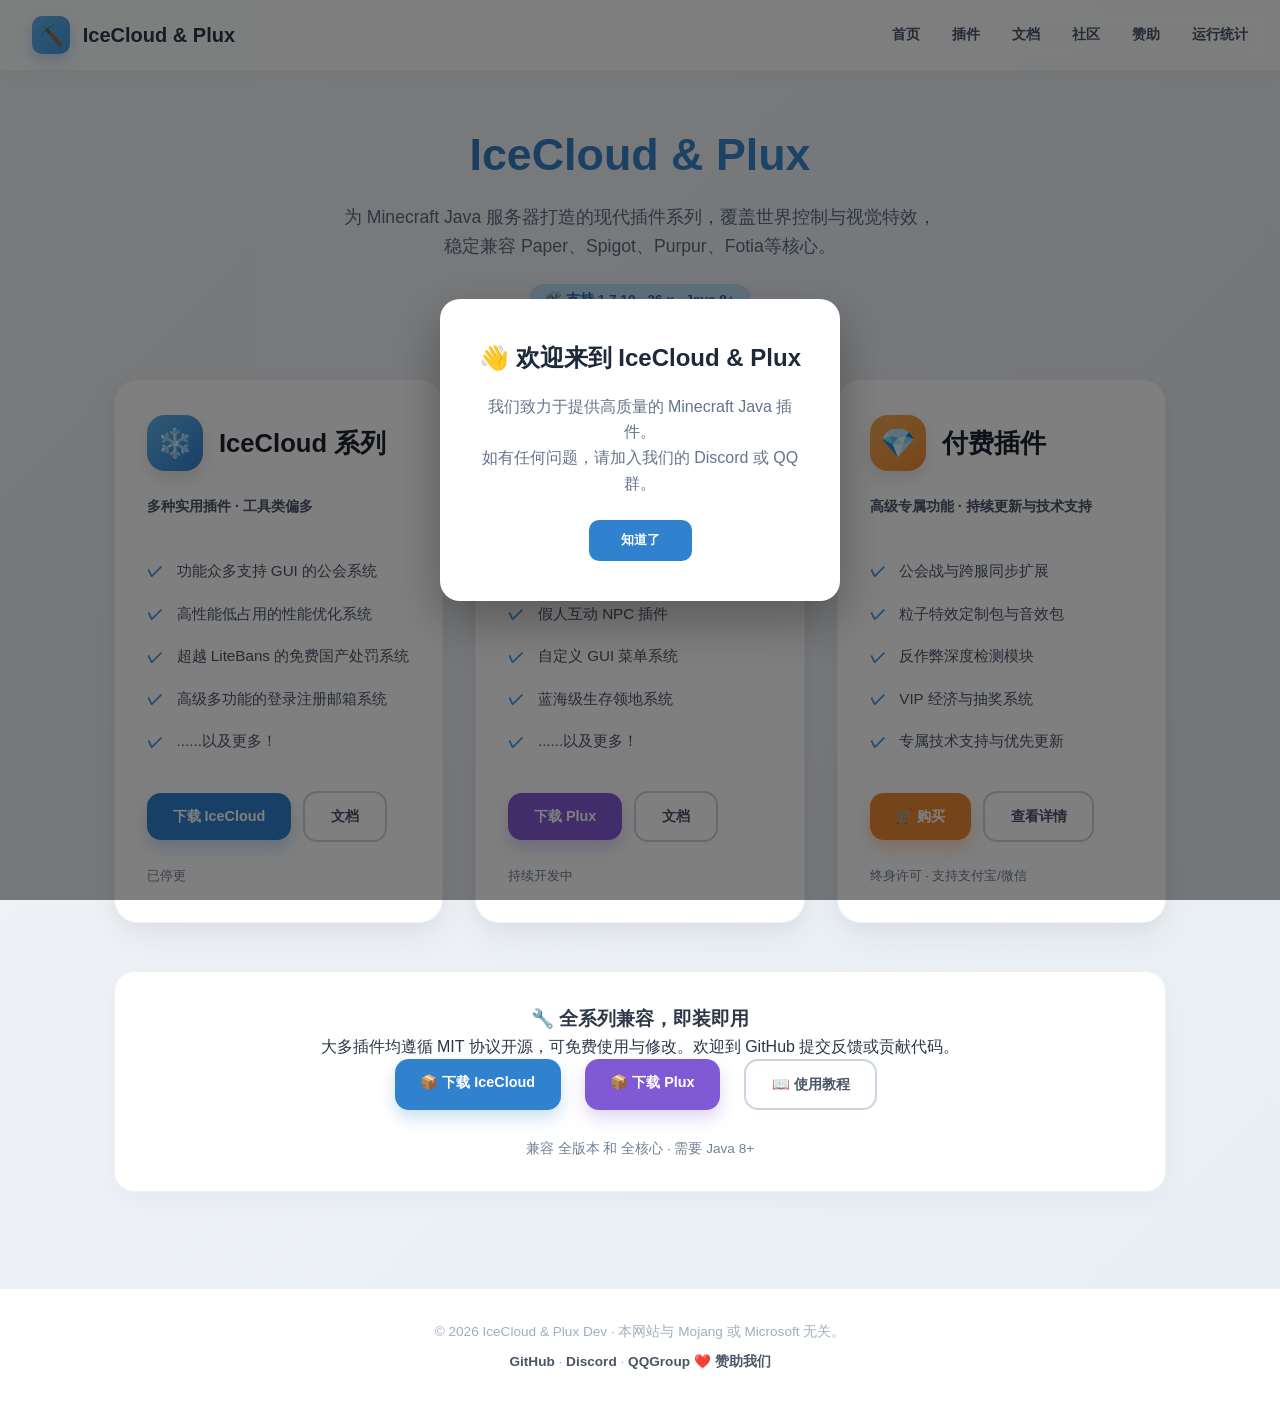
==== index.html @ 564223b6 "Update index.html" ====
<!DOCTYPE html>
<html lang="zh-CN">
<head>
    <meta charset="UTF-8">
    <meta name="viewport" content="width=device-width, initial-scale=1.0">
    <title>IceCloud & Plux · 官网</title>
    <style>
        * { margin: 0; padding: 0; box-sizing: border-box; }

        body {
            font-family: 'Inter', -apple-system, BlinkMacSystemFont, 'Segoe UI', sans-serif;
            background: linear-gradient(135deg, #f0f4f8 0%, #e9eef3 100%);
            color: #2d3748;
            line-height: 1.6;
            min-height: 100vh;
        }

        header {
            background: rgba(255, 255, 255, 0.8);
            backdrop-filter: blur(12px);
            -webkit-backdrop-filter: blur(12px);
            border-bottom: 1px solid rgba(0, 0, 0, 0.05);
            padding: 1rem 2rem;
            display: flex;
            justify-content: space-between;
            align-items: center;
            position: sticky;
            top: 0;
            z-index: 100;
            box-shadow: 0 4px 20px rgba(0, 0, 0, 0.03);
        }

        .logo {
            display: flex;
            align-items: center;
            gap: 0.8rem;
            font-weight: 700;
            font-size: 1.25rem;
            color: #2d3748;
        }

        .logo-icon {
            width: 38px;
            height: 38px;
            background: linear-gradient(135deg, #63b3ed, #4299e1);
            border-radius: 10px;
            display: flex;
            align-items: center;
            justify-content: center;
            color: white;
            font-size: 1.3rem;
            box-shadow: 0 6px 14px rgba(66, 153, 225, 0.3);
        }

        nav { display: flex; gap: 2rem; align-items: center; }
        nav a {
            text-decoration: none;
            color: #4a5568;
            font-weight: 600;
            font-size: 0.9rem;
            transition: color 0.2s;
        }
        nav a:hover { color: #3182ce; }

        .container { max-width: 1100px; margin: 0 auto; padding: 3rem 1.5rem; }

        .hero { text-align: center; margin-bottom: 4rem; }
        .hero h1 {
            font-size: 2.8rem;
            font-weight: 800;
            background: linear-gradient(135deg, #2b6cb0, #4299e1);
            -webkit-background-clip: text;
            -webkit-text-fill-color: transparent;
            background-clip: text;
            margin-bottom: 0.8rem;
        }
        .hero .subtitle { font-size: 1.1rem; color: #5a6c7d; max-width: 600px; margin: 0 auto 1.5rem; }
        .hero-badge {
            display: inline-block;
            background: #bee3f8;
            color: #2b6cb0;
            padding: 0.3rem 1rem;
            border-radius: 20px;
            font-weight: 600;
            font-size: 0.85rem;
        }

        .plugin-grid {
            display: grid;
            grid-template-columns: repeat(auto-fit, minmax(320px, 1fr));
            gap: 2rem;
            margin: 3rem 0;
        }

        .plugin-card {
            background: white;
            border-radius: 24px;
            padding: 2.2rem 2rem;
            box-shadow: 0 15px 35px rgba(0, 0, 0, 0.05), 0 5px 15px rgba(0, 0, 0, 0.03);
            transition: transform 0.3s ease, box-shadow 0.3s ease;
            display: flex;
            flex-direction: column;
            border: 1px solid rgba(0, 0, 0, 0.04);
        }

        .plugin-card:hover {
            transform: translateY(-6px);
            box-shadow: 0 25px 45px rgba(0, 0, 0, 0.08), 0 10px 20px rgba(0, 0, 0, 0.04);
        }

        .card-header { display: flex; align-items: center; gap: 1rem; margin-bottom: 1.5rem; }
        .card-icon {
            width: 56px; height: 56px; border-radius: 18px;
            display: flex; align-items: center; justify-content: center;
            font-size: 1.8rem; color: white;
            box-shadow: 0 8px 18px rgba(0, 0, 0, 0.1);
        }

        .ice-icon { background: linear-gradient(135deg, #63b3ed, #3182ce); }
        .plux-icon { background: linear-gradient(135deg, #9f7aea, #6b46c1); }
        .premium-icon { background: linear-gradient(135deg, #f6ad55, #ed8936); }

        .card-header h2 { font-weight: 700; font-size: 1.6rem; color: #1a202c; }
        .tagline { font-weight: 600; color: #4a5568; margin-bottom: 1.2rem; font-size: 0.9rem; }

        .feature-list {
            list-style: none; margin: 0.8rem 0 1.8rem; flex: 1;
        }

        .feature-list li {
            padding: 0.5rem 0; display: flex; align-items: center; gap: 0.6rem;
            color: #4a5568; font-size: 0.95rem; border-bottom: 1px solid #f7fafc;
        }

        .feature-list li:last-child { border-bottom: none; }
        .feature-list li::before {
            content: "✓"; font-weight: bold; color: #4299e1; font-size: 1rem; width: 20px;
        }

        .btn {
            display: inline-block; padding: 0.75rem 1.6rem; border-radius: 14px;
            font-weight: 600; text-decoration: none; transition: all 0.2s; cursor: pointer; font-size: 0.9rem;
            margin-right: 0.5rem; margin-bottom: 0.5rem;
        }

        .btn-primary { background: #3182ce; color: white; box-shadow: 0 8px 16px rgba(49,130,206,0.25); }
        .btn-primary:hover { background: #2b6cb0; transform: scale(1.02); }

        .btn-secondary { background: #805ad5; color: white; box-shadow: 0 8px 16px rgba(128,90,213,0.25); }
        .btn-secondary:hover { background: #6b46c1; transform: scale(1.02); }

        .btn-premium { background: #ed8936; color: white; box-shadow: 0 8px 16px rgba(237,137,54,0.3); }
        .btn-premium:hover { background: #dd6b20; transform: scale(1.02); }

        .btn-outline { background: transparent; border: 2px solid #cbd5e0; color: #4a5568; }
        .btn-outline:hover { border-color: #a0aec0; background: #f7fafc; }

        .version-badge { font-size: 0.8rem; color: #718096; margin-top: 1rem; font-weight: 500; }

        .info-box {
            background: white; border-radius: 20px; padding: 2rem; margin-top: 2rem;
            box-shadow: 0 8px 25px rgba(0,0,0,0.03); text-align: center; border: 1px solid #edf2f7;
        }

        footer {
            text-align: center; padding: 2rem; background: white; border-top: 1px solid #edf2f7;
            color: #a0aec0; font-size: 0.85rem; margin-top: 3rem;
        }

        footer a { color: #4a5568; font-weight: 600; text-decoration: none; }
        footer a:hover { color: #3182ce; }

        /* 弹窗样式 */
        .welcome-modal {
            display: none;
            position: fixed;
            top: 0; left: 0;
            width: 100%; height: 100%;
            background: rgba(0,0,0,0.5);
            justify-content: center;
            align-items: center;
            z-index: 9999;
        }
        .welcome-modal.active {
            display: flex;
        }
        .welcome-modal-content {
            background: white;
            border-radius: 20px;
            padding: 2.5rem 2rem;
            max-width: 400px;
            width: 90%;
            text-align: center;
            box-shadow: 0 20px 50px rgba(0,0,0,0.3);
            animation: modalFadeIn 0.3s ease;
        }
        @keyframes modalFadeIn {
            from { opacity: 0; transform: scale(0.9); }
            to { opacity: 1; transform: scale(1); }
        }
        .welcome-modal-content h2 {
            font-size: 1.5rem;
            color: #1e293b;
            margin-bottom: 1rem;
        }
        .welcome-modal-content p {
            color: #64748b;
            margin-bottom: 1.5rem;
            line-height: 1.6;
        }
        .welcome-modal-content .btn-close-modal {
            background: #3182ce;
            color: white;
            border: none;
            padding: 0.7rem 2rem;
            border-radius: 10px;
            font-weight: 600;
            cursor: pointer;
            transition: background 0.2s;
        }
        .welcome-modal-content .btn-close-modal:hover {
            background: #2b6cb0;
        }

        @media (max-width: 650px) {
            header { flex-direction: column; gap: 1rem; padding: 1rem; }
            nav { gap: 1.2rem; }
            .hero h1 { font-size: 2rem; }
        }
    </style>
</head>
<body>

    <!-- 主站内容 -->
    <header>
        <div class="logo">
            <div class="logo-icon">⛏️</div>
            IceCloud & Plux
        </div>
        <nav>
            <a href="#">首页</a>
            <a href="#plugins">插件</a>
            <a href="#">文档</a>
            <a href="community">社区</a>
            <a href="sponsor">赞助</a>
            <a href="stats">运行统计</a>
        </nav>
    </header>

    <main class="container">
        <section class="hero">
            <h1>IceCloud & Plux</h1>
            <p class="subtitle">为 Minecraft Java 服务器打造的现代插件系列，覆盖世界控制与视觉特效，稳定兼容 Paper、Spigot、Purpur、Fotia等核心。</p>
            <span class="hero-badge">🛠️ 支持 1.7.10 - 26.x · Java 8+</span>
        </section>

        <div class="plugin-grid" id="plugins">
            <div class="plugin-card">
                <div class="card-header">
                    <div class="card-icon ice-icon">❄️</div>
                    <h2>IceCloud 系列</h2>
                </div>
                <div class="tagline">多种实用插件 · 工具类偏多</div>
                <ul class="feature-list">
                    <li>功能众多支持 GUI 的公会系统</li>
                    <li>高性能低占用的性能优化系统</li>
                    <li>超越 LiteBans 的免费国产处罚系统</li>
                    <li>高级多功能的登录注册邮箱系统</li>
                    <li>......以及更多！</li>
                </ul>
                <div>
                    <a href="icecloud-download" class="btn btn-primary">下载 IceCloud</a>
                    <a href="#" class="btn btn-outline">文档</a>
                </div>
                <div class="version-badge">已停更</div>
            </div>

            <div class="plugin-card">
                <div class="card-header">
                    <div class="card-icon plux-icon">✨</div>
                    <h2>Plux</h2>
                </div>
                <div class="tagline">全新系列 · 互联系统</div>
                <ul class="feature-list">
                    <li>200+ 起床战争特效</li>
                    <li>假人互动 NPC 插件</li>
                    <li>自定义 GUI 菜单系统</li>
                    <li>蓝海级生存领地系统</li>
                    <li>......以及更多！</li>
                </ul>
                <div>
                    <a href="plux-download" class="btn btn-secondary">下载 Plux</a>
                    <a href="#" class="btn btn-outline">文档</a>
                </div>
                <div class="version-badge">持续开发中</div>
            </div>

            <div class="plugin-card">
                <div class="card-header">
                    <div class="card-icon premium-icon">💎</div>
                    <h2>付费插件</h2>
                </div>
                <div class="tagline">高级专属功能 · 持续更新与技术支持</div>
                <ul class="feature-list">
                    <li>公会战与跨服同步扩展</li>
                    <li>粒子特效定制包与音效包</li>
                    <li>反作弊深度检测模块</li>
                    <li>VIP 经济与抽奖系统</li>
                    <li>专属技术支持与优先更新</li>
                </ul>
                <div>
                    <a href="premium" class="btn btn-premium">🛒 购买</a>
                    <a href="#" class="btn btn-outline">查看详情</a>
                </div>
                <div class="version-badge">终身许可 · 支持支付宝/微信</div>
            </div>
        </div>

        <div class="info-box">
            <h3>🔧 全系列兼容，即装即用</h3>
            <p>大多插件均遵循 MIT 协议开源，可免费使用与修改。欢迎到 GitHub 提交反馈或贡献代码。</p>
            <div style="display: flex; gap: 1rem; justify-content: center; flex-wrap: wrap;">
                <a href="icecloud-download.html" class="btn btn-primary">📦 下载 IceCloud</a>
                <a href="plux-download.html" class="btn btn-secondary">📦 下载 Plux</a>
                <a href="#" class="btn btn-outline">📖 使用教程</a>
            </div>
            <p style="margin-top: 1.2rem; font-size:0.85rem; color:#718096;">兼容 全版本 和 全核心 · 需要 Java 8+</p>
        </div>
    </main>

    <footer>
        <p>© 2026 IceCloud & Plux Dev · 本网站与 Mojang 或 Microsoft 无关。</p>
        <p style="margin-top: 0.5rem;">
            <a href="https://github.com/IcecloudPlux" target="_blank" rel="noopener noreferrer">GitHub</a> · 
            <a href="https://discord.gg/BJS7KdSG" target="_blank" rel="noopener noreferrer">Discord</a> · 
            <a href="https://qm.qq.com/q/Kfelqf0iEs" target="_blank" rel="noopener noreferrer">QQGroup</a>
            <a href="sponsor">❤️ 赞助我们</a>
        </p>
    </footer>

    <!-- 欢迎弹窗（首次访问时显示） -->
    <div class="welcome-modal" id="welcomeModal">
        <div class="welcome-modal-content">
            <h2>👋 欢迎来到 IceCloud & Plux</h2>
            <p>我们致力于提供高质量的 Minecraft Java 插件。<br>如有任何问题，请加入我们的 Discord 或 QQ 群。</p>
            <button class="btn-close-modal" id="closeWelcomeModal">知道了</button>
        </div>
    </div>

    <script>
        (function() {
            const modal = document.getElementById('welcomeModal');
            const closeBtn = document.getElementById('closeWelcomeModal');
            const STORAGE_KEY = 'icecloud_welcome_shown';

            // 检查是否已经显示过弹窗
            if (!localStorage.getItem(STORAGE_KEY)) {
                // 显示弹窗
                modal.classList.add('active');
            }

            // 关闭弹窗
            function closeModal() {
                modal.classList.remove('active');
                // 存入标记，确保以后不再显示
                localStorage.setItem(STORAGE_KEY, 'true');
            }

            closeBtn.addEventListener('click', closeModal);

            // 点击背景遮罩也可关闭（可选）
            modal.addEventListener('click', function(e) {
                if (e.target === modal) {
                    closeModal();
                }
            });
        })();
    </script>
</body>
</html>
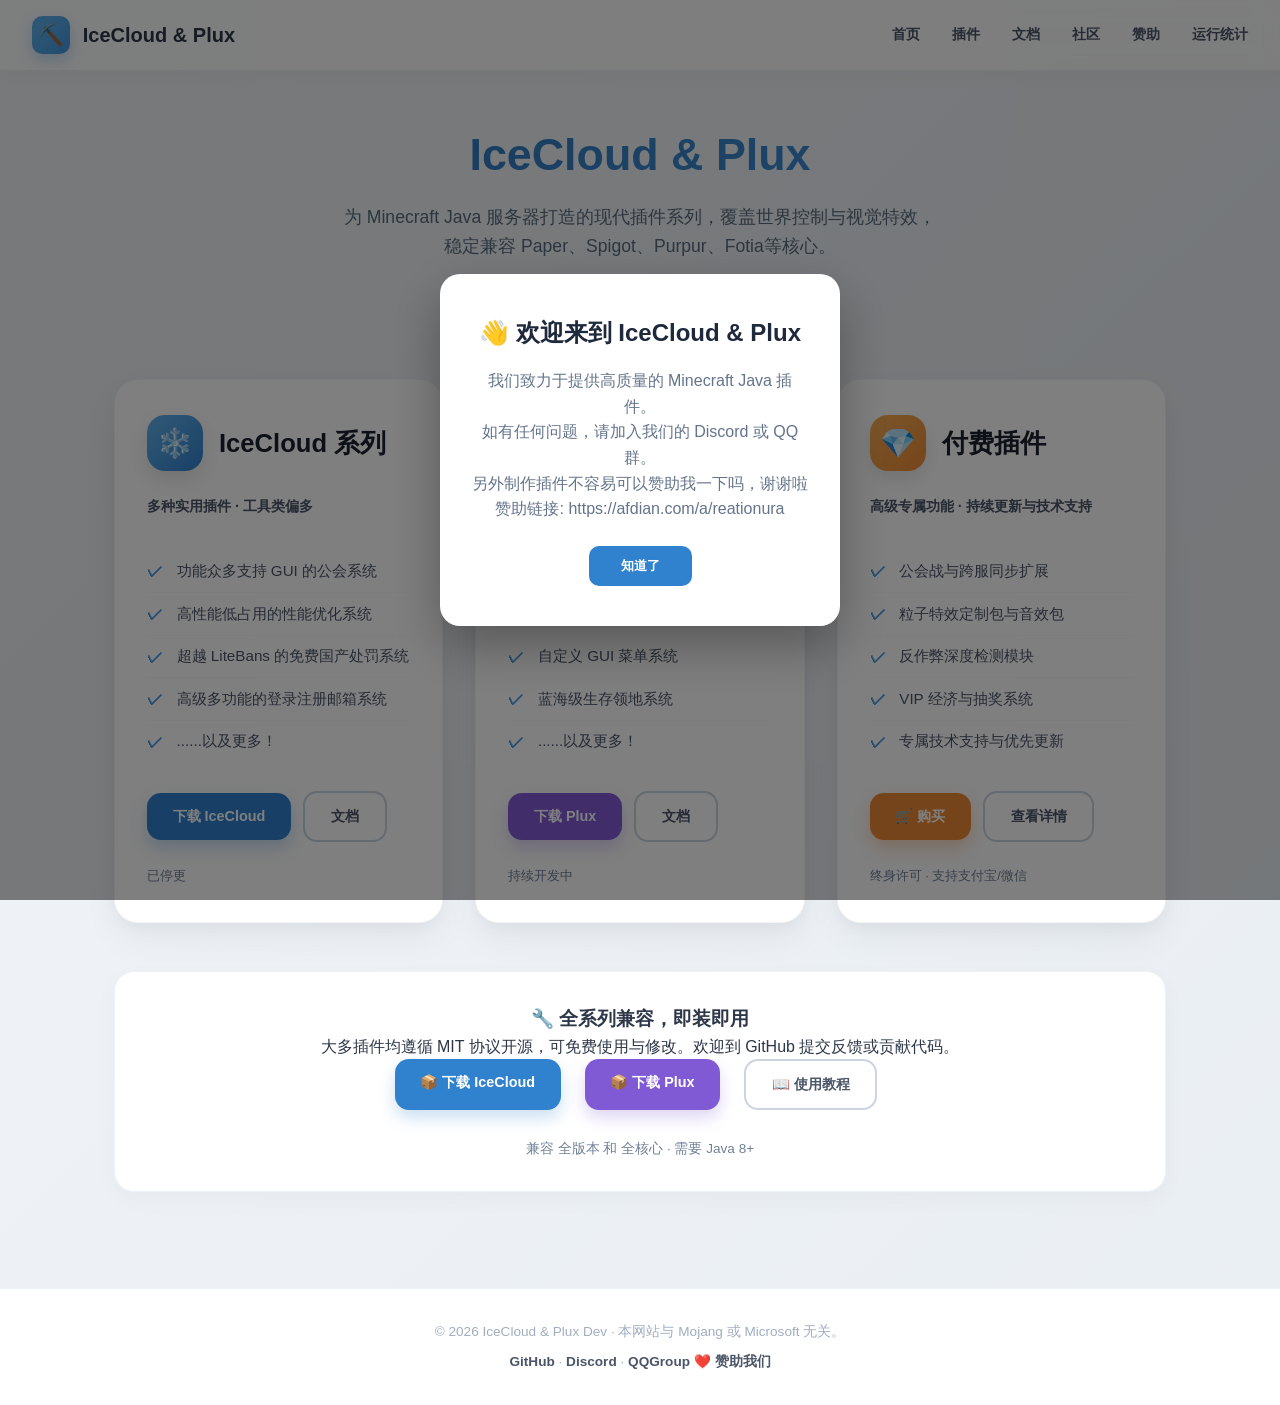
==== commit 2fe8d365: "Update index.html" ====
--- a/index.html
+++ b/index.html
@@ -342,7 +342,7 @@
     <div class="welcome-modal" id="welcomeModal">
         <div class="welcome-modal-content">
             <h2>👋 欢迎来到 IceCloud & Plux</h2>
-            <p>我们致力于提供高质量的 Minecraft Java 插件。<br>如有任何问题，请加入我们的 Discord 或 QQ 群。</p>
+            <p>我们致力于提供高质量的 Minecraft Java 插件。<br>如有任何问题，请加入我们的 Discord 或 QQ 群。<br>另外制作插件不容易可以赞助我一下吗，谢谢啦<br>赞助链接: https://afdian.com/a/reationura</p>
             <button class="btn-close-modal" id="closeWelcomeModal">知道了</button>
         </div>
     </div>
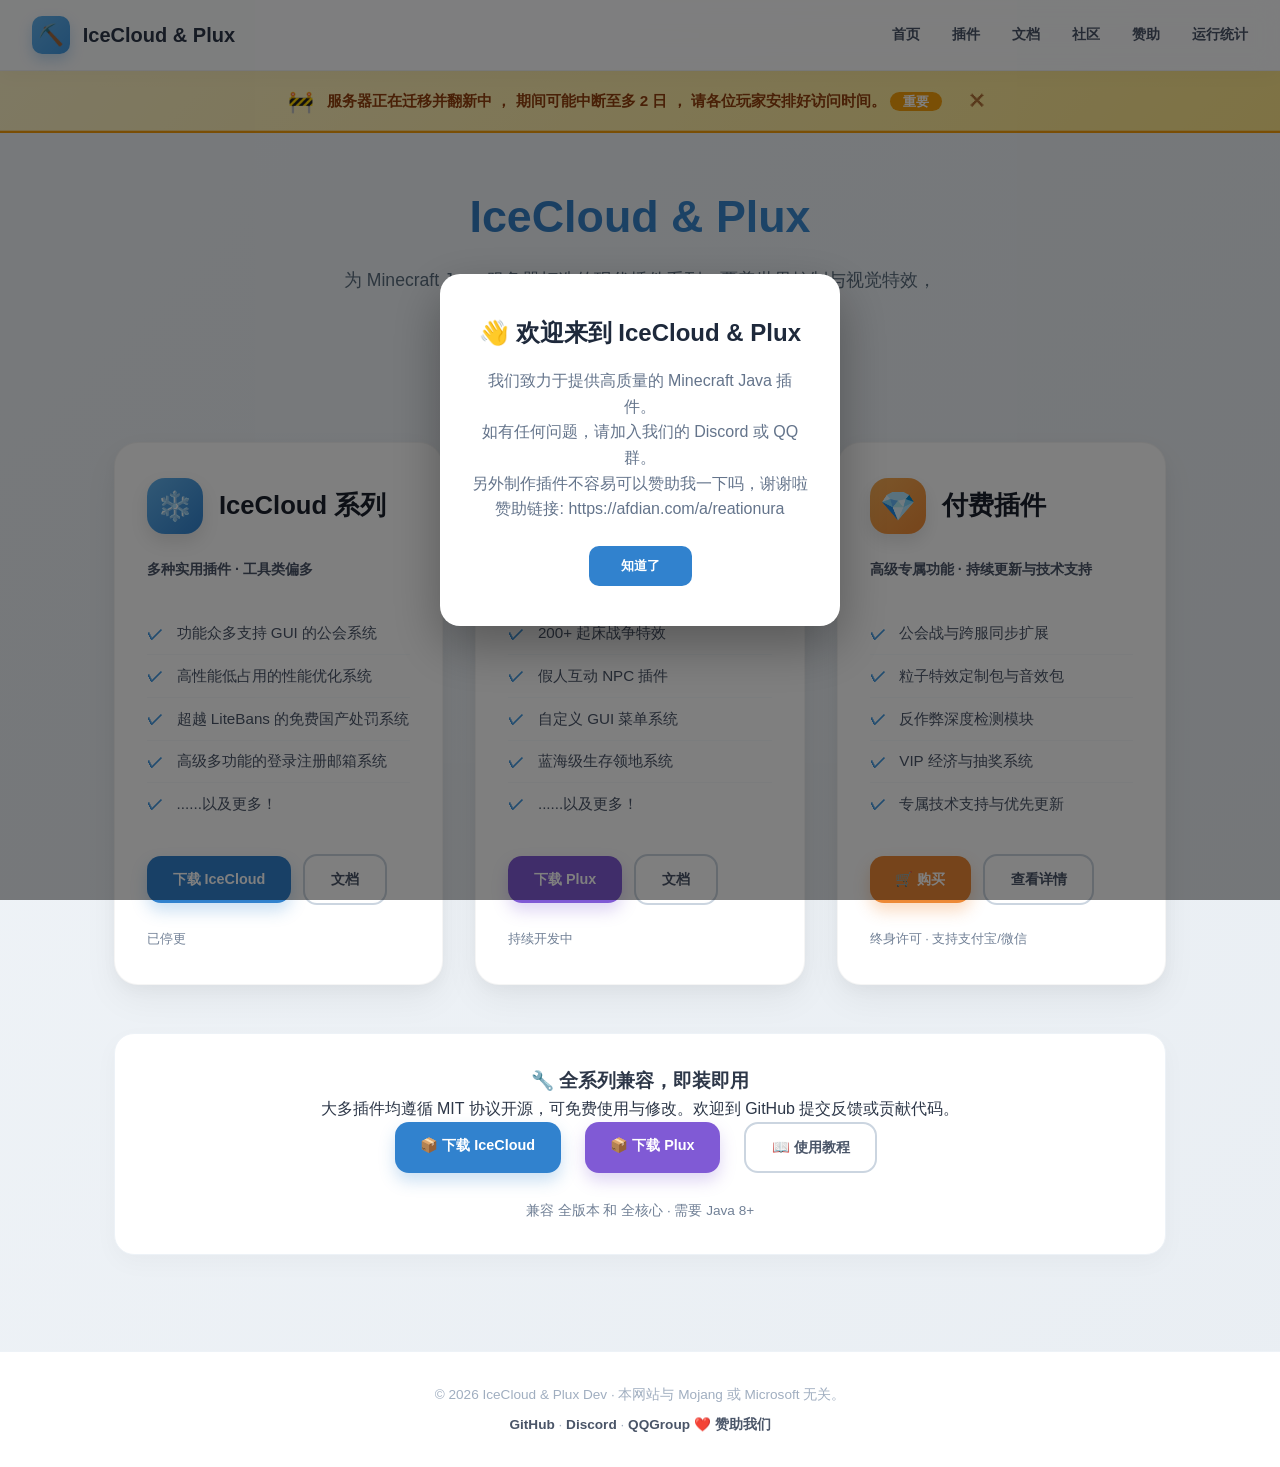
==== commit d15e45bc: "Update index.html" ====
--- a/index.html
+++ b/index.html
@@ -5,7 +5,11 @@
     <meta name="viewport" content="width=device-width, initial-scale=1.0">
     <title>IceCloud & Plux · 官网</title>
     <style>
-        * { margin: 0; padding: 0; box-sizing: border-box; }
+        * {
+            margin: 0;
+            padding: 0;
+            box-sizing: border-box;
+        }
 
         body {
             font-family: 'Inter', -apple-system, BlinkMacSystemFont, 'Segoe UI', sans-serif;
@@ -52,7 +56,11 @@
             box-shadow: 0 6px 14px rgba(66, 153, 225, 0.3);
         }
 
-        nav { display: flex; gap: 2rem; align-items: center; }
+        nav {
+            display: flex;
+            gap: 2rem;
+            align-items: center;
+        }
         nav a {
             text-decoration: none;
             color: #4a5568;
@@ -60,11 +68,78 @@
             font-size: 0.9rem;
             transition: color 0.2s;
         }
-        nav a:hover { color: #3182ce; }
-
-        .container { max-width: 1100px; margin: 0 auto; padding: 3rem 1.5rem; }
-
-        .hero { text-align: center; margin-bottom: 4rem; }
+        nav a:hover {
+            color: #3182ce;
+        }
+
+        .container {
+            max-width: 1100px;
+            margin: 0 auto;
+            padding: 3rem 1.5rem;
+        }
+
+        /* ===== 公告栏 ===== */
+        .announcement-bar {
+            background: linear-gradient(135deg, #fef3c7, #fde68a);
+            border-bottom: 2px solid #f59e0b;
+            padding: 0.85rem 2rem;
+            display: flex;
+            align-items: center;
+            justify-content: center;
+            gap: 0.8rem;
+            flex-wrap: wrap;
+            font-weight: 600;
+            color: #92400e;
+            font-size: 0.95rem;
+            box-shadow: inset 0 -1px 0 rgba(245, 158, 11, 0.3);
+        }
+
+        .announcement-bar .icon {
+            font-size: 1.3rem;
+            animation: pulse-icon 1.8s ease-in-out infinite;
+        }
+
+        .announcement-bar .highlight {
+            background: #f59e0b;
+            color: #fff;
+            padding: 0.15rem 0.8rem;
+            border-radius: 20px;
+            font-size: 0.8rem;
+            font-weight: 700;
+            letter-spacing: 0.3px;
+        }
+
+        .announcement-bar .close-announce {
+            background: none;
+            border: none;
+            font-size: 1.2rem;
+            cursor: pointer;
+            color: #92400e;
+            opacity: 0.7;
+            transition: opacity 0.2s;
+            margin-left: 0.5rem;
+            padding: 0 0.3rem;
+            line-height: 1;
+        }
+        .announcement-bar .close-announce:hover {
+            opacity: 1;
+        }
+
+        @keyframes pulse-icon {
+            0%,
+            100% {
+                transform: scale(1);
+            }
+            50% {
+                transform: scale(1.15);
+            }
+        }
+
+        /* ===== 原有样式 ===== */
+        .hero {
+            text-align: center;
+            margin-bottom: 4rem;
+        }
         .hero h1 {
             font-size: 2.8rem;
             font-weight: 800;
@@ -74,7 +149,12 @@
             background-clip: text;
             margin-bottom: 0.8rem;
         }
-        .hero .subtitle { font-size: 1.1rem; color: #5a6c7d; max-width: 600px; margin: 0 auto 1.5rem; }
+        .hero .subtitle {
+            font-size: 1.1rem;
+            color: #5a6c7d;
+            max-width: 600px;
+            margin: 0 auto 1.5rem;
+        }
         .hero-badge {
             display: inline-block;
             background: #bee3f8;
@@ -108,75 +188,171 @@
             box-shadow: 0 25px 45px rgba(0, 0, 0, 0.08), 0 10px 20px rgba(0, 0, 0, 0.04);
         }
 
-        .card-header { display: flex; align-items: center; gap: 1rem; margin-bottom: 1.5rem; }
+        .card-header {
+            display: flex;
+            align-items: center;
+            gap: 1rem;
+            margin-bottom: 1.5rem;
+        }
         .card-icon {
-            width: 56px; height: 56px; border-radius: 18px;
-            display: flex; align-items: center; justify-content: center;
-            font-size: 1.8rem; color: white;
+            width: 56px;
+            height: 56px;
+            border-radius: 18px;
+            display: flex;
+            align-items: center;
+            justify-content: center;
+            font-size: 1.8rem;
+            color: white;
             box-shadow: 0 8px 18px rgba(0, 0, 0, 0.1);
         }
 
-        .ice-icon { background: linear-gradient(135deg, #63b3ed, #3182ce); }
-        .plux-icon { background: linear-gradient(135deg, #9f7aea, #6b46c1); }
-        .premium-icon { background: linear-gradient(135deg, #f6ad55, #ed8936); }
-
-        .card-header h2 { font-weight: 700; font-size: 1.6rem; color: #1a202c; }
-        .tagline { font-weight: 600; color: #4a5568; margin-bottom: 1.2rem; font-size: 0.9rem; }
+        .ice-icon {
+            background: linear-gradient(135deg, #63b3ed, #3182ce);
+        }
+        .plux-icon {
+            background: linear-gradient(135deg, #9f7aea, #6b46c1);
+        }
+        .premium-icon {
+            background: linear-gradient(135deg, #f6ad55, #ed8936);
+        }
+
+        .card-header h2 {
+            font-weight: 700;
+            font-size: 1.6rem;
+            color: #1a202c;
+        }
+        .tagline {
+            font-weight: 600;
+            color: #4a5568;
+            margin-bottom: 1.2rem;
+            font-size: 0.9rem;
+        }
 
         .feature-list {
-            list-style: none; margin: 0.8rem 0 1.8rem; flex: 1;
+            list-style: none;
+            margin: 0.8rem 0 1.8rem;
+            flex: 1;
         }
 
         .feature-list li {
-            padding: 0.5rem 0; display: flex; align-items: center; gap: 0.6rem;
-            color: #4a5568; font-size: 0.95rem; border-bottom: 1px solid #f7fafc;
-        }
-
-        .feature-list li:last-child { border-bottom: none; }
+            padding: 0.5rem 0;
+            display: flex;
+            align-items: center;
+            gap: 0.6rem;
+            color: #4a5568;
+            font-size: 0.95rem;
+            border-bottom: 1px solid #f7fafc;
+        }
+
+        .feature-list li:last-child {
+            border-bottom: none;
+        }
         .feature-list li::before {
-            content: "✓"; font-weight: bold; color: #4299e1; font-size: 1rem; width: 20px;
+            content: "✓";
+            font-weight: bold;
+            color: #4299e1;
+            font-size: 1rem;
+            width: 20px;
         }
 
         .btn {
-            display: inline-block; padding: 0.75rem 1.6rem; border-radius: 14px;
-            font-weight: 600; text-decoration: none; transition: all 0.2s; cursor: pointer; font-size: 0.9rem;
-            margin-right: 0.5rem; margin-bottom: 0.5rem;
-        }
-
-        .btn-primary { background: #3182ce; color: white; box-shadow: 0 8px 16px rgba(49,130,206,0.25); }
-        .btn-primary:hover { background: #2b6cb0; transform: scale(1.02); }
-
-        .btn-secondary { background: #805ad5; color: white; box-shadow: 0 8px 16px rgba(128,90,213,0.25); }
-        .btn-secondary:hover { background: #6b46c1; transform: scale(1.02); }
-
-        .btn-premium { background: #ed8936; color: white; box-shadow: 0 8px 16px rgba(237,137,54,0.3); }
-        .btn-premium:hover { background: #dd6b20; transform: scale(1.02); }
-
-        .btn-outline { background: transparent; border: 2px solid #cbd5e0; color: #4a5568; }
-        .btn-outline:hover { border-color: #a0aec0; background: #f7fafc; }
-
-        .version-badge { font-size: 0.8rem; color: #718096; margin-top: 1rem; font-weight: 500; }
+            display: inline-block;
+            padding: 0.75rem 1.6rem;
+            border-radius: 14px;
+            font-weight: 600;
+            text-decoration: none;
+            transition: all 0.2s;
+            cursor: pointer;
+            font-size: 0.9rem;
+            margin-right: 0.5rem;
+            margin-bottom: 0.5rem;
+        }
+
+        .btn-primary {
+            background: #3182ce;
+            color: white;
+            box-shadow: 0 8px 16px rgba(49, 130, 206, 0.25);
+        }
+        .btn-primary:hover {
+            background: #2b6cb0;
+            transform: scale(1.02);
+        }
+
+        .btn-secondary {
+            background: #805ad5;
+            color: white;
+            box-shadow: 0 8px 16px rgba(128, 90, 213, 0.25);
+        }
+        .btn-secondary:hover {
+            background: #6b46c1;
+            transform: scale(1.02);
+        }
+
+        .btn-premium {
+            background: #ed8936;
+            color: white;
+            box-shadow: 0 8px 16px rgba(237, 137, 54, 0.3);
+        }
+        .btn-premium:hover {
+            background: #dd6b20;
+            transform: scale(1.02);
+        }
+
+        .btn-outline {
+            background: transparent;
+            border: 2px solid #cbd5e0;
+            color: #4a5568;
+        }
+        .btn-outline:hover {
+            border-color: #a0aec0;
+            background: #f7fafc;
+        }
+
+        .version-badge {
+            font-size: 0.8rem;
+            color: #718096;
+            margin-top: 1rem;
+            font-weight: 500;
+        }
 
         .info-box {
-            background: white; border-radius: 20px; padding: 2rem; margin-top: 2rem;
-            box-shadow: 0 8px 25px rgba(0,0,0,0.03); text-align: center; border: 1px solid #edf2f7;
+            background: white;
+            border-radius: 20px;
+            padding: 2rem;
+            margin-top: 2rem;
+            box-shadow: 0 8px 25px rgba(0, 0, 0, 0.03);
+            text-align: center;
+            border: 1px solid #edf2f7;
         }
 
         footer {
-            text-align: center; padding: 2rem; background: white; border-top: 1px solid #edf2f7;
-            color: #a0aec0; font-size: 0.85rem; margin-top: 3rem;
-        }
-
-        footer a { color: #4a5568; font-weight: 600; text-decoration: none; }
-        footer a:hover { color: #3182ce; }
+            text-align: center;
+            padding: 2rem;
+            background: white;
+            border-top: 1px solid #edf2f7;
+            color: #a0aec0;
+            font-size: 0.85rem;
+            margin-top: 3rem;
+        }
+
+        footer a {
+            color: #4a5568;
+            font-weight: 600;
+            text-decoration: none;
+        }
+        footer a:hover {
+            color: #3182ce;
+        }
 
         /* 弹窗样式 */
         .welcome-modal {
             display: none;
             position: fixed;
-            top: 0; left: 0;
-            width: 100%; height: 100%;
-            background: rgba(0,0,0,0.5);
+            top: 0;
+            left: 0;
+            width: 100%;
+            height: 100%;
+            background: rgba(0, 0, 0, 0.5);
             justify-content: center;
             align-items: center;
             z-index: 9999;
@@ -191,12 +367,18 @@
             max-width: 400px;
             width: 90%;
             text-align: center;
-            box-shadow: 0 20px 50px rgba(0,0,0,0.3);
+            box-shadow: 0 20px 50px rgba(0, 0, 0, 0.3);
             animation: modalFadeIn 0.3s ease;
         }
         @keyframes modalFadeIn {
-            from { opacity: 0; transform: scale(0.9); }
-            to { opacity: 1; transform: scale(1); }
+            from {
+                opacity: 0;
+                transform: scale(0.9);
+            }
+            to {
+                opacity: 1;
+                transform: scale(1);
+            }
         }
         .welcome-modal-content h2 {
             font-size: 1.5rem;
@@ -223,9 +405,27 @@
         }
 
         @media (max-width: 650px) {
-            header { flex-direction: column; gap: 1rem; padding: 1rem; }
-            nav { gap: 1.2rem; }
-            .hero h1 { font-size: 2rem; }
+            header {
+                flex-direction: column;
+                gap: 1rem;
+                padding: 1rem;
+            }
+            nav {
+                gap: 1.2rem;
+            }
+            .hero h1 {
+                font-size: 2rem;
+            }
+            .announcement-bar {
+                padding: 0.65rem 1rem;
+                font-size: 0.85rem;
+                flex-direction: column;
+                gap: 0.4rem;
+                text-align: center;
+            }
+            .announcement-bar .close-announce {
+                margin-left: 0;
+            }
         }
     </style>
 </head>
@@ -246,6 +446,20 @@
             <a href="stats">运行统计</a>
         </nav>
     </header>
+
+    <!-- ===== 公告栏 ===== -->
+    <div class="announcement-bar" id="announcementBar">
+        <span class="icon">🚧</span>
+        <span>
+            <strong>服务器正在迁移并翻新中</strong>
+            ，
+            <span style="font-weight:700;">期间可能中断至多 2 日</span>
+            ，
+            请各位玩家安排好访问时间。
+            <span class="highlight">重要</span>
+        </span>
+        <button class="close-announce" id="closeAnnounce" aria-label="关闭公告">✕</button>
+    </div>
 
     <main class="container">
         <section class="hero">
@@ -331,8 +545,8 @@
     <footer>
         <p>© 2026 IceCloud & Plux Dev · 本网站与 Mojang 或 Microsoft 无关。</p>
         <p style="margin-top: 0.5rem;">
-            <a href="https://github.com/IcecloudPlux" target="_blank" rel="noopener noreferrer">GitHub</a> · 
-            <a href="https://discord.gg/BJS7KdSG" target="_blank" rel="noopener noreferrer">Discord</a> · 
+            <a href="https://github.com/IcecloudPlux" target="_blank" rel="noopener noreferrer">GitHub</a> ·
+            <a href="https://discord.gg/BJS7KdSG" target="_blank" rel="noopener noreferrer">Discord</a> ·
             <a href="https://qm.qq.com/q/Kfelqf0iEs" target="_blank" rel="noopener noreferrer">QQGroup</a>
             <a href="sponsor">❤️ 赞助我们</a>
         </p>
@@ -349,26 +563,37 @@
 
     <script>
         (function() {
+            // ===== 公告栏关闭 =====
+            const announcement = document.getElementById('announcementBar');
+            const closeBtn = document.getElementById('closeAnnounce');
+            const ANNOUNCE_KEY = 'icecloud_announcement_closed';
+
+            // 如果用户之前关闭过公告，默认隐藏
+            if (localStorage.getItem(ANNOUNCE_KEY)) {
+                announcement.style.display = 'none';
+            }
+
+            closeBtn.addEventListener('click', function() {
+                announcement.style.display = 'none';
+                localStorage.setItem(ANNOUNCE_KEY, 'true');
+            });
+
+            // ===== 欢迎弹窗 =====
             const modal = document.getElementById('welcomeModal');
-            const closeBtn = document.getElementById('closeWelcomeModal');
+            const closeModalBtn = document.getElementById('closeWelcomeModal');
             const STORAGE_KEY = 'icecloud_welcome_shown';
 
-            // 检查是否已经显示过弹窗
             if (!localStorage.getItem(STORAGE_KEY)) {
-                // 显示弹窗
                 modal.classList.add('active');
             }
 
-            // 关闭弹窗
             function closeModal() {
                 modal.classList.remove('active');
-                // 存入标记，确保以后不再显示
                 localStorage.setItem(STORAGE_KEY, 'true');
             }
 
-            closeBtn.addEventListener('click', closeModal);
-
-            // 点击背景遮罩也可关闭（可选）
+            closeModalBtn.addEventListener('click', closeModal);
+
             modal.addEventListener('click', function(e) {
                 if (e.target === modal) {
                     closeModal();
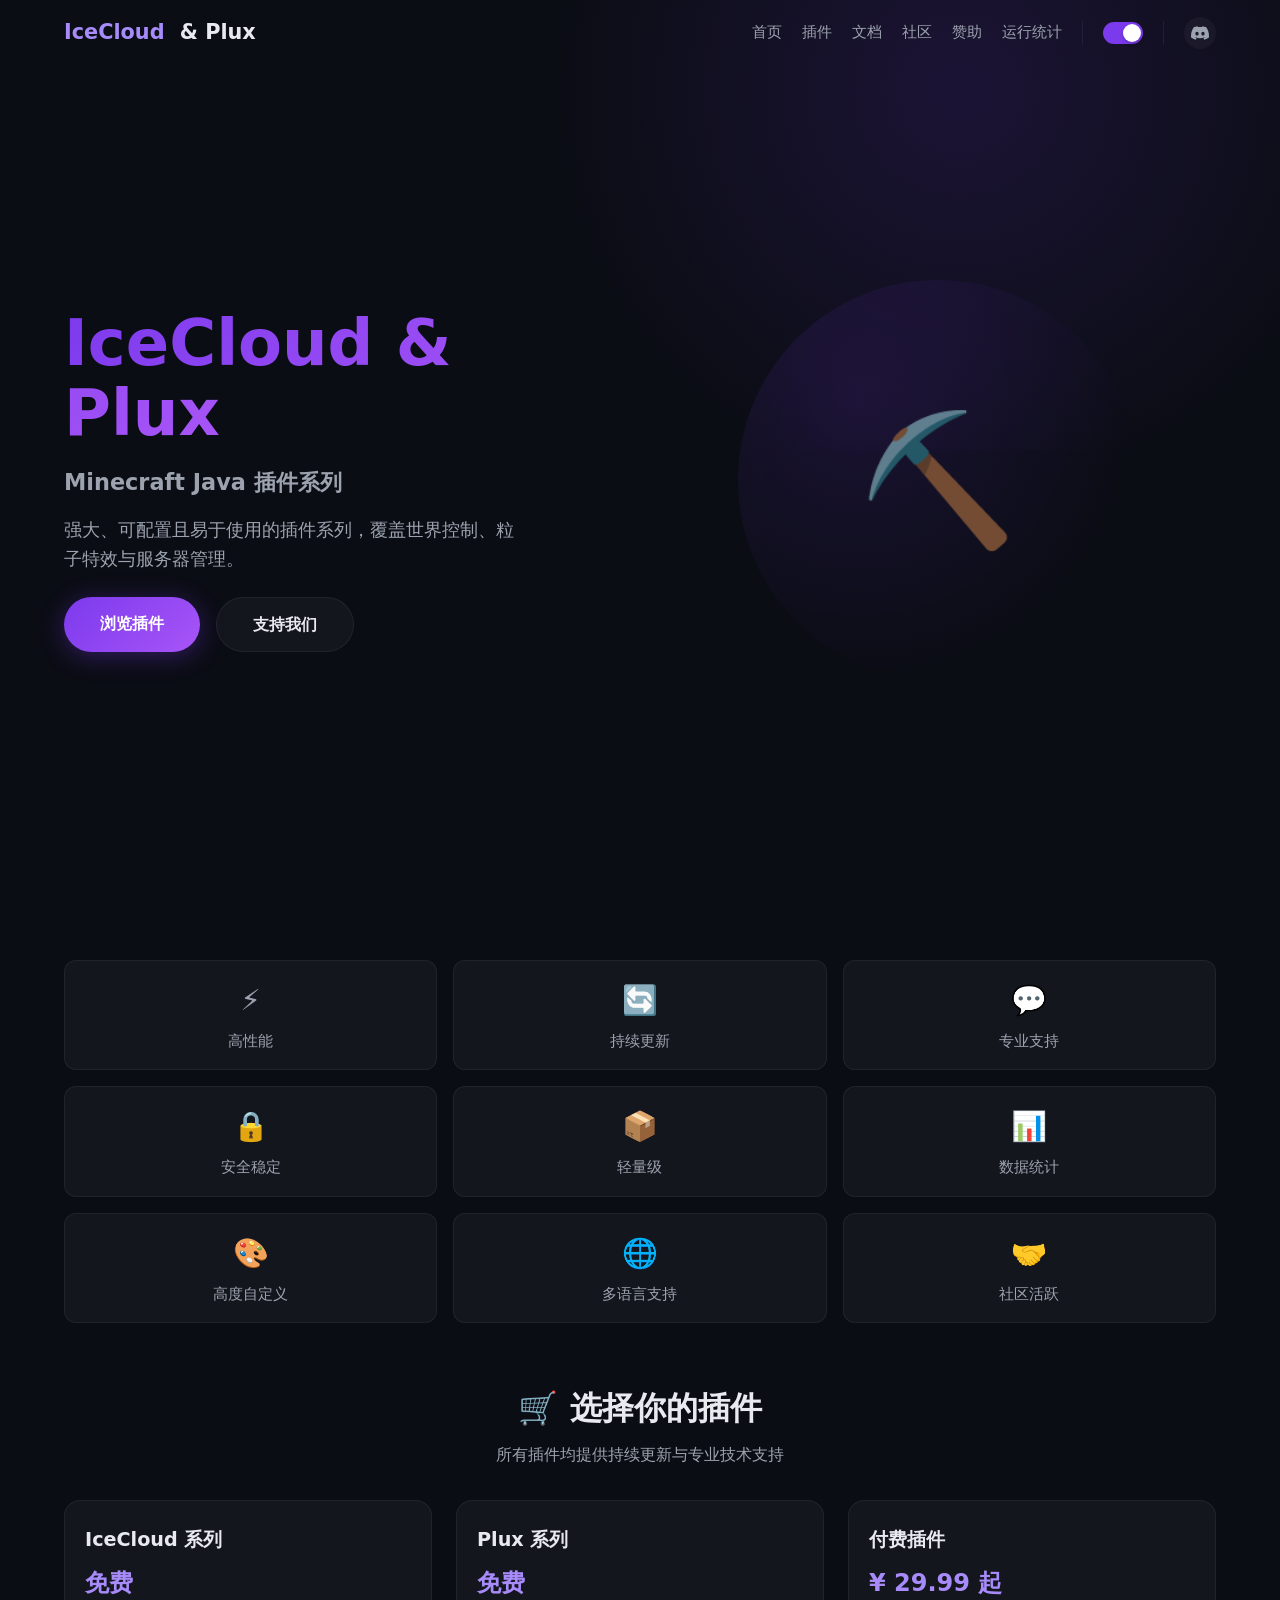
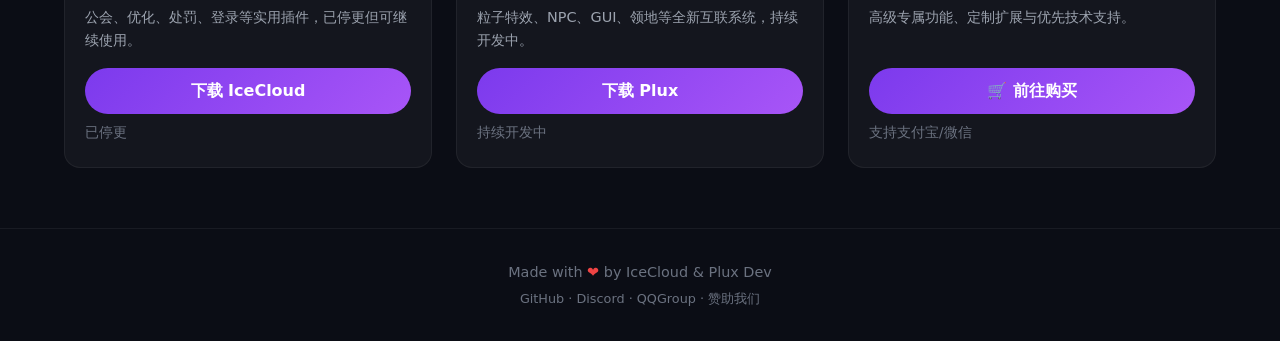
==== commit 1e24a719: "Update index.html" ====
--- a/index.html
+++ b/index.html
@@ -1,604 +1,345 @@
 <!DOCTYPE html>
-<html lang="zh-CN">
+<html lang="zh-CN" data-theme="dark">
 <head>
     <meta charset="UTF-8">
     <meta name="viewport" content="width=device-width, initial-scale=1.0">
     <title>IceCloud & Plux · 官网</title>
     <style>
-        * {
-            margin: 0;
-            padding: 0;
-            box-sizing: border-box;
-        }
+        /* ========== CSS Variables (主题) ========== */
+        :root {
+            --bg-primary: #0b0d15;
+            --bg-secondary: #131620;
+            --bg-card: rgba(255,255,255,0.04);
+            --bg-nav: rgba(11,13,21,0.0);
+            --text-primary: #e8eaf0;
+            --text-secondary: #9ca3af;
+            --text-muted: #6b7280;
+            --border-color: rgba(255,255,255,0.06);
+            --accent: #7c3aed;
+            --accent-light: #a78bfa;
+            --accent-gradient: linear-gradient(135deg, #7c3aed, #a855f7);
+            --shadow: 0 4px 24px rgba(0,0,0,0.4);
+            --nav-blur: 12px;
+        }
+
+        [data-theme="light"] {
+            --bg-primary: #f8fafc;
+            --bg-secondary: #ffffff;
+            --bg-card: rgba(0,0,0,0.03);
+            --bg-nav: rgba(248,250,252,0.0);
+            --text-primary: #0f172a;
+            --text-secondary: #475569;
+            --text-muted: #94a3b8;
+            --border-color: rgba(0,0,0,0.06);
+            --accent: #7c3aed;
+            --accent-light: #8b5cf6;
+            --shadow: 0 4px 24px rgba(0,0,0,0.08);
+        }
+
+        * { margin: 0; padding: 0; box-sizing: border-box; }
 
         body {
-            font-family: 'Inter', -apple-system, BlinkMacSystemFont, 'Segoe UI', sans-serif;
-            background: linear-gradient(135deg, #f0f4f8 0%, #e9eef3 100%);
-            color: #2d3748;
+            font-family: 'Segoe UI', system-ui, -apple-system, sans-serif;
+            background: var(--bg-primary);
+            color: var(--text-primary);
             line-height: 1.6;
-            min-height: 100vh;
-        }
-
-        header {
-            background: rgba(255, 255, 255, 0.8);
-            backdrop-filter: blur(12px);
-            -webkit-backdrop-filter: blur(12px);
-            border-bottom: 1px solid rgba(0, 0, 0, 0.05);
-            padding: 1rem 2rem;
-            display: flex;
-            justify-content: space-between;
-            align-items: center;
-            position: sticky;
-            top: 0;
-            z-index: 100;
-            box-shadow: 0 4px 20px rgba(0, 0, 0, 0.03);
-        }
-
-        .logo {
-            display: flex;
-            align-items: center;
-            gap: 0.8rem;
-            font-weight: 700;
-            font-size: 1.25rem;
-            color: #2d3748;
-        }
-
-        .logo-icon {
-            width: 38px;
-            height: 38px;
-            background: linear-gradient(135deg, #63b3ed, #4299e1);
-            border-radius: 10px;
-            display: flex;
-            align-items: center;
-            justify-content: center;
-            color: white;
-            font-size: 1.3rem;
-            box-shadow: 0 6px 14px rgba(66, 153, 225, 0.3);
-        }
-
-        nav {
-            display: flex;
-            gap: 2rem;
-            align-items: center;
-        }
-        nav a {
-            text-decoration: none;
-            color: #4a5568;
-            font-weight: 600;
-            font-size: 0.9rem;
-            transition: color 0.2s;
-        }
-        nav a:hover {
-            color: #3182ce;
-        }
-
-        .container {
-            max-width: 1100px;
-            margin: 0 auto;
-            padding: 3rem 1.5rem;
-        }
-
-        /* ===== 公告栏 ===== */
-        .announcement-bar {
-            background: linear-gradient(135deg, #fef3c7, #fde68a);
-            border-bottom: 2px solid #f59e0b;
-            padding: 0.85rem 2rem;
-            display: flex;
-            align-items: center;
-            justify-content: center;
-            gap: 0.8rem;
-            flex-wrap: wrap;
-            font-weight: 600;
-            color: #92400e;
-            font-size: 0.95rem;
-            box-shadow: inset 0 -1px 0 rgba(245, 158, 11, 0.3);
-        }
-
-        .announcement-bar .icon {
-            font-size: 1.3rem;
-            animation: pulse-icon 1.8s ease-in-out infinite;
-        }
-
-        .announcement-bar .highlight {
-            background: #f59e0b;
-            color: #fff;
-            padding: 0.15rem 0.8rem;
-            border-radius: 20px;
-            font-size: 0.8rem;
-            font-weight: 700;
-            letter-spacing: 0.3px;
-        }
-
-        .announcement-bar .close-announce {
-            background: none;
-            border: none;
-            font-size: 1.2rem;
-            cursor: pointer;
-            color: #92400e;
-            opacity: 0.7;
-            transition: opacity 0.2s;
-            margin-left: 0.5rem;
-            padding: 0 0.3rem;
-            line-height: 1;
-        }
-        .announcement-bar .close-announce:hover {
-            opacity: 1;
-        }
-
-        @keyframes pulse-icon {
-            0%,
-            100% {
-                transform: scale(1);
-            }
-            50% {
-                transform: scale(1.15);
-            }
-        }
-
-        /* ===== 原有样式 ===== */
+            transition: background 0.3s, color 0.3s;
+        }
+
+        a { color: inherit; text-decoration: none; }
+
+        .container { max-width: 1200px; margin: 0 auto; padding: 0 24px; }
+
+        /* 导航栏 */
+        .navbar {
+            position: fixed; top: 0; left: 0; right: 0; z-index: 1000;
+            padding: 16px 0;
+            transition: background 0.3s, box-shadow 0.3s, border-color 0.3s;
+            background: var(--bg-nav);
+            border-bottom: 1px solid transparent;
+        }
+        .navbar.scrolled {
+            background: var(--bg-secondary);
+            border-bottom-color: var(--border-color);
+            box-shadow: 0 2px 20px rgba(0,0,0,0.1);
+        }
+        [data-theme="light"] .navbar.scrolled {
+            background: rgba(255,255,255,0.85);
+            backdrop-filter: blur(var(--nav-blur));
+        }
+        [data-theme="dark"] .navbar.scrolled {
+            background: rgba(11,13,21,0.85);
+            backdrop-filter: blur(var(--nav-blur));
+        }
+        .navbar .container {
+            display: flex; justify-content: space-between; align-items: center; flex-wrap: wrap; gap: 12px;
+        }
+        .brand {
+            font-size: 1.3rem; font-weight: 700; color: var(--text-primary);
+            display: flex; align-items: center; gap: 8px;
+        }
+        .brand .highlight { color: var(--accent-light); }
+        .nav-links {
+            display: flex; align-items: center; gap: 20px; font-size: 0.95rem; flex-wrap: wrap;
+        }
+        .nav-links a { color: var(--text-secondary); transition: color 0.2s; font-weight: 500; }
+        .nav-links a:hover { color: var(--text-primary); }
+        .nav-divider { width: 1px; height: 24px; background: var(--border-color); }
+
+        .theme-toggle {
+            display: flex; align-items: center; gap: 6px; cursor: pointer; user-select: none;
+            font-size: 0.9rem; color: var(--text-secondary);
+        }
+        .theme-toggle .toggle-track {
+            width: 40px; height: 22px; border-radius: 30px;
+            background: var(--border-color); position: relative; transition: background 0.3s; flex-shrink: 0;
+        }
+        .theme-toggle .toggle-thumb {
+            width: 18px; height: 18px; border-radius: 50%; background: white;
+            position: absolute; top: 2px; left: 2px;
+            transition: transform 0.3s, background 0.3s; box-shadow: 0 2px 4px rgba(0,0,0,0.2);
+        }
+        [data-theme="dark"] .theme-toggle .toggle-track { background: var(--accent); }
+        [data-theme="dark"] .theme-toggle .toggle-thumb { transform: translateX(18px); background: #fff; }
+
+        .discord-icon {
+            display: inline-flex; align-items: center; justify-content: center;
+            width: 32px; height: 32px; border-radius: 50%; background: var(--bg-card);
+            transition: background 0.2s;
+        }
+        .discord-icon:hover { background: var(--accent); color: #fff; }
+        .discord-icon svg { width: 18px; height: 18px; fill: currentColor; }
+
+        /* Hero */
         .hero {
-            text-align: center;
-            margin-bottom: 4rem;
-        }
-        .hero h1 {
-            font-size: 2.8rem;
-            font-weight: 800;
-            background: linear-gradient(135deg, #2b6cb0, #4299e1);
-            -webkit-background-clip: text;
-            -webkit-text-fill-color: transparent;
-            background-clip: text;
-            margin-bottom: 0.8rem;
-        }
-        .hero .subtitle {
-            font-size: 1.1rem;
-            color: #5a6c7d;
-            max-width: 600px;
-            margin: 0 auto 1.5rem;
-        }
-        .hero-badge {
-            display: inline-block;
-            background: #bee3f8;
-            color: #2b6cb0;
-            padding: 0.3rem 1rem;
-            border-radius: 20px;
-            font-weight: 600;
-            font-size: 0.85rem;
-        }
-
-        .plugin-grid {
-            display: grid;
-            grid-template-columns: repeat(auto-fit, minmax(320px, 1fr));
-            gap: 2rem;
-            margin: 3rem 0;
-        }
-
-        .plugin-card {
-            background: white;
-            border-radius: 24px;
-            padding: 2.2rem 2rem;
-            box-shadow: 0 15px 35px rgba(0, 0, 0, 0.05), 0 5px 15px rgba(0, 0, 0, 0.03);
-            transition: transform 0.3s ease, box-shadow 0.3s ease;
-            display: flex;
-            flex-direction: column;
-            border: 1px solid rgba(0, 0, 0, 0.04);
-        }
-
-        .plugin-card:hover {
-            transform: translateY(-6px);
-            box-shadow: 0 25px 45px rgba(0, 0, 0, 0.08), 0 10px 20px rgba(0, 0, 0, 0.04);
-        }
-
-        .card-header {
-            display: flex;
-            align-items: center;
-            gap: 1rem;
-            margin-bottom: 1.5rem;
-        }
-        .card-icon {
-            width: 56px;
-            height: 56px;
-            border-radius: 18px;
-            display: flex;
-            align-items: center;
-            justify-content: center;
-            font-size: 1.8rem;
-            color: white;
-            box-shadow: 0 8px 18px rgba(0, 0, 0, 0.1);
-        }
-
-        .ice-icon {
-            background: linear-gradient(135deg, #63b3ed, #3182ce);
-        }
-        .plux-icon {
-            background: linear-gradient(135deg, #9f7aea, #6b46c1);
-        }
-        .premium-icon {
-            background: linear-gradient(135deg, #f6ad55, #ed8936);
-        }
-
-        .card-header h2 {
-            font-weight: 700;
-            font-size: 1.6rem;
-            color: #1a202c;
-        }
-        .tagline {
-            font-weight: 600;
-            color: #4a5568;
-            margin-bottom: 1.2rem;
-            font-size: 0.9rem;
-        }
-
-        .feature-list {
-            list-style: none;
-            margin: 0.8rem 0 1.8rem;
-            flex: 1;
-        }
-
-        .feature-list li {
-            padding: 0.5rem 0;
-            display: flex;
-            align-items: center;
-            gap: 0.6rem;
-            color: #4a5568;
-            font-size: 0.95rem;
-            border-bottom: 1px solid #f7fafc;
-        }
-
-        .feature-list li:last-child {
-            border-bottom: none;
-        }
-        .feature-list li::before {
-            content: "✓";
-            font-weight: bold;
-            color: #4299e1;
-            font-size: 1rem;
-            width: 20px;
-        }
-
-        .btn {
-            display: inline-block;
-            padding: 0.75rem 1.6rem;
-            border-radius: 14px;
-            font-weight: 600;
-            text-decoration: none;
-            transition: all 0.2s;
-            cursor: pointer;
-            font-size: 0.9rem;
-            margin-right: 0.5rem;
-            margin-bottom: 0.5rem;
-        }
-
-        .btn-primary {
-            background: #3182ce;
-            color: white;
-            box-shadow: 0 8px 16px rgba(49, 130, 206, 0.25);
-        }
-        .btn-primary:hover {
-            background: #2b6cb0;
-            transform: scale(1.02);
-        }
-
-        .btn-secondary {
-            background: #805ad5;
-            color: white;
-            box-shadow: 0 8px 16px rgba(128, 90, 213, 0.25);
-        }
-        .btn-secondary:hover {
-            background: #6b46c1;
-            transform: scale(1.02);
-        }
-
-        .btn-premium {
-            background: #ed8936;
-            color: white;
-            box-shadow: 0 8px 16px rgba(237, 137, 54, 0.3);
-        }
-        .btn-premium:hover {
-            background: #dd6b20;
-            transform: scale(1.02);
-        }
-
-        .btn-outline {
-            background: transparent;
-            border: 2px solid #cbd5e0;
-            color: #4a5568;
-        }
-        .btn-outline:hover {
-            border-color: #a0aec0;
-            background: #f7fafc;
-        }
-
-        .version-badge {
-            font-size: 0.8rem;
-            color: #718096;
-            margin-top: 1rem;
-            font-weight: 500;
-        }
-
-        .info-box {
-            background: white;
-            border-radius: 20px;
-            padding: 2rem;
-            margin-top: 2rem;
-            box-shadow: 0 8px 25px rgba(0, 0, 0, 0.03);
-            text-align: center;
-            border: 1px solid #edf2f7;
-        }
-
-        footer {
-            text-align: center;
-            padding: 2rem;
-            background: white;
-            border-top: 1px solid #edf2f7;
-            color: #a0aec0;
-            font-size: 0.85rem;
-            margin-top: 3rem;
-        }
-
-        footer a {
-            color: #4a5568;
-            font-weight: 600;
-            text-decoration: none;
-        }
-        footer a:hover {
-            color: #3182ce;
-        }
-
-        /* 弹窗样式 */
-        .welcome-modal {
-            display: none;
-            position: fixed;
-            top: 0;
-            left: 0;
-            width: 100%;
-            height: 100%;
-            background: rgba(0, 0, 0, 0.5);
-            justify-content: center;
-            align-items: center;
-            z-index: 9999;
-        }
-        .welcome-modal.active {
-            display: flex;
-        }
-        .welcome-modal-content {
-            background: white;
-            border-radius: 20px;
-            padding: 2.5rem 2rem;
-            max-width: 400px;
-            width: 90%;
-            text-align: center;
-            box-shadow: 0 20px 50px rgba(0, 0, 0, 0.3);
-            animation: modalFadeIn 0.3s ease;
-        }
-        @keyframes modalFadeIn {
-            from {
-                opacity: 0;
-                transform: scale(0.9);
-            }
-            to {
-                opacity: 1;
-                transform: scale(1);
-            }
-        }
-        .welcome-modal-content h2 {
-            font-size: 1.5rem;
-            color: #1e293b;
-            margin-bottom: 1rem;
-        }
-        .welcome-modal-content p {
-            color: #64748b;
-            margin-bottom: 1.5rem;
-            line-height: 1.6;
-        }
-        .welcome-modal-content .btn-close-modal {
-            background: #3182ce;
-            color: white;
-            border: none;
-            padding: 0.7rem 2rem;
-            border-radius: 10px;
-            font-weight: 600;
-            cursor: pointer;
-            transition: background 0.2s;
-        }
-        .welcome-modal-content .btn-close-modal:hover {
-            background: #2b6cb0;
-        }
-
-        @media (max-width: 650px) {
-            header {
-                flex-direction: column;
-                gap: 1rem;
-                padding: 1rem;
-            }
-            nav {
-                gap: 1.2rem;
-            }
-            .hero h1 {
-                font-size: 2rem;
-            }
-            .announcement-bar {
-                padding: 0.65rem 1rem;
-                font-size: 0.85rem;
-                flex-direction: column;
-                gap: 0.4rem;
-                text-align: center;
-            }
-            .announcement-bar .close-announce {
-                margin-left: 0;
-            }
+            padding: 120px 0 60px; min-height: 100vh;
+            display: flex; align-items: center; position: relative; overflow: hidden;
+        }
+        .hero::before {
+            content: ''; position: absolute; top: -30%; right: -10%;
+            width: 70%; height: 80%;
+            background: radial-gradient(circle, rgba(124,58,237,0.15) 0%, transparent 70%);
+            pointer-events: none; z-index: 0;
+        }
+        .hero .container {
+            display: grid; grid-template-columns: 1fr 1fr; gap: 40px;
+            align-items: center; position: relative; z-index: 1;
+        }
+        .hero-left { display: flex; flex-direction: column; gap: 16px; }
+        .hero-title { font-size: 4rem; font-weight: 800; line-height: 1.1; }
+        .hero-title .highlight {
+            background: var(--accent-gradient);
+            -webkit-background-clip: text; -webkit-text-fill-color: transparent; background-clip: text;
+        }
+        .hero-sub { font-size: 1.4rem; font-weight: 600; color: var(--text-secondary); }
+        .hero-desc { font-size: 1.1rem; color: var(--text-secondary); max-width: 460px; }
+        .hero-actions { display: flex; gap: 16px; margin-top: 8px; flex-wrap: wrap; }
+        .btn-hero {
+            padding: 14px 36px; border-radius: 40px; font-weight: 700; font-size: 1rem;
+            transition: all 0.25s; display: inline-block; border: none; cursor: pointer;
+        }
+        .btn-hero-primary {
+            background: var(--accent-gradient); color: #fff;
+            box-shadow: 0 4px 24px rgba(124,58,237,0.35);
+        }
+        .btn-hero-primary:hover { transform: translateY(-2px); box-shadow: 0 8px 32px rgba(124,58,237,0.5); }
+        .btn-hero-secondary { background: var(--bg-card); color: var(--text-primary); border: 1px solid var(--border-color); }
+        .btn-hero-secondary:hover { background: var(--border-color); }
+        .hero-right { display: flex; justify-content: center; align-items: center; }
+        .hero-graphic {
+            width: 100%; max-width: 400px; aspect-ratio: 1/1;
+            background: radial-gradient(circle at 30% 30%, rgba(124,58,237,0.2), transparent 70%);
+            border-radius: 50%; display: flex; align-items: center; justify-content: center;
+            font-size: 8rem; opacity: 0.7; user-select: none;
+        }
+
+        /* 特色标签 */
+        .features-tag { padding: 40px 0 20px; }
+        .features-tag .grid {
+            display: grid; grid-template-columns: repeat(3, 1fr); gap: 16px; margin-top: 20px;
+        }
+        .feature-tag-item {
+            background: var(--bg-card); border: 1px solid var(--border-color);
+            border-radius: 12px; padding: 16px 20px; text-align: center;
+            transition: all 0.2s; color: var(--text-secondary); font-weight: 500; font-size: 0.95rem;
+        }
+        .feature-tag-item:hover {
+            border-color: var(--accent); color: var(--text-primary); transform: translateY(-2px);
+        }
+        .feature-tag-item .icon { display: block; font-size: 1.8rem; margin-bottom: 6px; }
+
+        /* 产品展示 */
+        .products-section { padding: 40px 0 60px; }
+        .section-title { font-size: 2rem; font-weight: 700; text-align: center; margin-bottom: 8px; }
+        .section-sub { text-align: center; color: var(--text-secondary); margin-bottom: 32px; }
+        .products-grid {
+            display: grid; grid-template-columns: repeat(auto-fit, minmax(260px, 1fr)); gap: 24px;
+        }
+        .product-card {
+            background: var(--bg-card); border-radius: 16px; padding: 24px 20px;
+            border: 1px solid var(--border-color); transition: all 0.3s; display: flex; flex-direction: column;
+        }
+        .product-card:hover {
+            transform: translateY(-4px); border-color: var(--accent); box-shadow: var(--shadow);
+        }
+        .product-card .name { font-size: 1.2rem; font-weight: 700; }
+        .product-card .price { font-size: 1.5rem; font-weight: 700; color: var(--accent-light); margin: 8px 0 4px; }
+        .product-card .desc { color: var(--text-secondary); font-size: 0.9rem; flex: 1; margin-bottom: 16px; }
+        .product-card .btn-buy {
+            padding: 10px 0; text-align: center; border-radius: 30px;
+            background: var(--accent-gradient); color: #fff; font-weight: 600;
+            transition: all 0.2s; display: block; border: none; cursor: pointer;
+        }
+        .product-card .btn-buy:hover { transform: scale(1.02); box-shadow: 0 4px 20px rgba(124,58,237,0.4); }
+        .product-card .btn-buy-outline { background: transparent; border: 1px solid var(--border-color); color: var(--text-secondary); }
+        .product-card .btn-buy-outline:hover { border-color: var(--accent); color: var(--text-primary); }
+
+        .version-badge { font-size: 0.85rem; color: var(--text-muted); margin-top: 8px; }
+
+        /* 页脚 */
+        .footer {
+            padding: 32px 0; border-top: 1px solid var(--border-color);
+            text-align: center; color: var(--text-muted); font-size: 0.9rem;
+        }
+        .footer .heart { color: #ef4444; }
+
+        @media (max-width: 992px) {
+            .hero .container { grid-template-columns: 1fr; text-align: center; }
+            .hero-desc { margin: 0 auto; }
+            .hero-actions { justify-content: center; }
+            .hero-right { order: -1; }
+            .hero-graphic { max-width: 200px; font-size: 4rem; }
+            .hero-title { font-size: 2.8rem; }
+        }
+        @media (max-width: 768px) {
+            .navbar .container { flex-direction: column; align-items: stretch; }
+            .nav-links { justify-content: center; gap: 12px; font-size: 0.85rem; }
+            .nav-divider { display: none; }
+            .hero-title { font-size: 2.2rem; }
+            .hero-sub { font-size: 1.1rem; }
+            .features-tag .grid { grid-template-columns: repeat(2, 1fr); }
+            .products-grid { grid-template-columns: 1fr; }
         }
     </style>
 </head>
 <body>
-
-    <!-- 主站内容 -->
-    <header>
-        <div class="logo">
-            <div class="logo-icon">⛏️</div>
-            IceCloud & Plux
-        </div>
-        <nav>
-            <a href="#">首页</a>
-            <a href="#plugins">插件</a>
-            <a href="#">文档</a>
-            <a href="community">社区</a>
-            <a href="sponsor">赞助</a>
-            <a href="stats">运行统计</a>
-        </nav>
-    </header>
-
-    <!-- ===== 公告栏 ===== -->
-    <div class="announcement-bar" id="announcementBar">
-        <span class="icon">🚧</span>
-        <span>
-            <strong>服务器正在迁移并翻新中</strong>
-            ，
-            <span style="font-weight:700;">期间可能中断至多 2 日</span>
-            ，
-            请各位玩家安排好访问时间。
-            <span class="highlight">重要</span>
-        </span>
-        <button class="close-announce" id="closeAnnounce" aria-label="关闭公告">✕</button>
-    </div>
-
-    <main class="container">
-        <section class="hero">
-            <h1>IceCloud & Plux</h1>
-            <p class="subtitle">为 Minecraft Java 服务器打造的现代插件系列，覆盖世界控制与视觉特效，稳定兼容 Paper、Spigot、Purpur、Fotia等核心。</p>
-            <span class="hero-badge">🛠️ 支持 1.7.10 - 26.x · Java 8+</span>
-        </section>
-
-        <div class="plugin-grid" id="plugins">
-            <div class="plugin-card">
-                <div class="card-header">
-                    <div class="card-icon ice-icon">❄️</div>
-                    <h2>IceCloud 系列</h2>
-                </div>
-                <div class="tagline">多种实用插件 · 工具类偏多</div>
-                <ul class="feature-list">
-                    <li>功能众多支持 GUI 的公会系统</li>
-                    <li>高性能低占用的性能优化系统</li>
-                    <li>超越 LiteBans 的免费国产处罚系统</li>
-                    <li>高级多功能的登录注册邮箱系统</li>
-                    <li>......以及更多！</li>
-                </ul>
-                <div>
-                    <a href="icecloud-download" class="btn btn-primary">下载 IceCloud</a>
-                    <a href="#" class="btn btn-outline">文档</a>
-                </div>
-                <div class="version-badge">已停更</div>
-            </div>
-
-            <div class="plugin-card">
-                <div class="card-header">
-                    <div class="card-icon plux-icon">✨</div>
-                    <h2>Plux</h2>
-                </div>
-                <div class="tagline">全新系列 · 互联系统</div>
-                <ul class="feature-list">
-                    <li>200+ 起床战争特效</li>
-                    <li>假人互动 NPC 插件</li>
-                    <li>自定义 GUI 菜单系统</li>
-                    <li>蓝海级生存领地系统</li>
-                    <li>......以及更多！</li>
-                </ul>
-                <div>
-                    <a href="plux-download" class="btn btn-secondary">下载 Plux</a>
-                    <a href="#" class="btn btn-outline">文档</a>
-                </div>
-                <div class="version-badge">持续开发中</div>
-            </div>
-
-            <div class="plugin-card">
-                <div class="card-header">
-                    <div class="card-icon premium-icon">💎</div>
-                    <h2>付费插件</h2>
-                </div>
-                <div class="tagline">高级专属功能 · 持续更新与技术支持</div>
-                <ul class="feature-list">
-                    <li>公会战与跨服同步扩展</li>
-                    <li>粒子特效定制包与音效包</li>
-                    <li>反作弊深度检测模块</li>
-                    <li>VIP 经济与抽奖系统</li>
-                    <li>专属技术支持与优先更新</li>
-                </ul>
-                <div>
-                    <a href="premium" class="btn btn-premium">🛒 购买</a>
-                    <a href="#" class="btn btn-outline">查看详情</a>
-                </div>
-                <div class="version-badge">终身许可 · 支持支付宝/微信</div>
-            </div>
-        </div>
-
-        <div class="info-box">
-            <h3>🔧 全系列兼容，即装即用</h3>
-            <p>大多插件均遵循 MIT 协议开源，可免费使用与修改。欢迎到 GitHub 提交反馈或贡献代码。</p>
-            <div style="display: flex; gap: 1rem; justify-content: center; flex-wrap: wrap;">
-                <a href="icecloud-download.html" class="btn btn-primary">📦 下载 IceCloud</a>
-                <a href="plux-download.html" class="btn btn-secondary">📦 下载 Plux</a>
-                <a href="#" class="btn btn-outline">📖 使用教程</a>
-            </div>
-            <p style="margin-top: 1.2rem; font-size:0.85rem; color:#718096;">兼容 全版本 和 全核心 · 需要 Java 8+</p>
-        </div>
-    </main>
-
-    <footer>
-        <p>© 2026 IceCloud & Plux Dev · 本网站与 Mojang 或 Microsoft 无关。</p>
-        <p style="margin-top: 0.5rem;">
-            <a href="https://github.com/IcecloudPlux" target="_blank" rel="noopener noreferrer">GitHub</a> ·
-            <a href="https://discord.gg/BJS7KdSG" target="_blank" rel="noopener noreferrer">Discord</a> ·
-            <a href="https://qm.qq.com/q/Kfelqf0iEs" target="_blank" rel="noopener noreferrer">QQGroup</a>
-            <a href="sponsor">❤️ 赞助我们</a>
-        </p>
+    <nav class="navbar" id="navbar">
+        <div class="container">
+            <a href="/" class="brand"><span class="highlight">IceCloud</span>&nbsp;&amp;&nbsp;Plux</a>
+            <div class="nav-links">
+                <a href="/">首页</a>
+                <a href="#plugins">插件</a>
+                <a href="#">文档</a>
+                <a href="community">社区</a>
+                <a href="sponsor">赞助</a>
+                <a href="stats">运行统计</a>
+                <span class="nav-divider"></span>
+                <div class="theme-toggle" id="themeToggle" role="button" tabindex="0" aria-label="切换主题">
+                    <span class="toggle-track"><span class="toggle-thumb"></span></span>
+                </div>
+                <span class="nav-divider"></span>
+                <a href="https://discord.gg/BJS7KdSG" class="discord-icon" aria-label="Discord">
+                    <svg viewBox="0 0 24 24"><path d="M20.317 4.37a19.79 19.79 0 0 0-4.885-1.515.074.074 0 0 0-.079.037c-.21.375-.444.864-.608 1.25a18.27 18.27 0 0 0-5.487 0 12.64 12.64 0 0 0-.617-1.25.077.077 0 0 0-.079-.037A19.736 19.736 0 0 0 3.677 4.37a.07.07 0 0 0-.032.027C.533 9.046-.32 13.58.099 18.057a.082.082 0 0 0 .031.057 19.9 19.9 0 0 0 5.993 3.03.078.078 0 0 0 .084-.028 14.09 14.09 0 0 0 1.226-1.994.076.076 0 0 0-.041-.106 13.107 13.107 0 0 1-1.872-.892.077.077 0 0 1-.008-.128 10.2 10.2 0 0 0 .372-.292.074.074 0 0 1 .077-.01c3.928 1.793 8.18 1.793 12.062 0a.074.074 0 0 1 .078.01c.12.098.246.198.373.292a.077.077 0 0 1-.006.127 12.299 12.299 0 0 1-1.873.892.077.077 0 0 0-.041.107c.36.698.772 1.362 1.225 1.993a.076.076 0 0 0 .084.028 19.839 19.839 0 0 0 6.002-3.03.077.077 0 0 0 .032-.054c.5-5.177-.838-9.674-3.549-13.66a.061.061 0 0 0-.031-.03zM8.02 15.33c-1.183 0-2.157-1.085-2.157-2.419 0-1.333.956-2.419 2.157-2.419 1.21 0 2.176 1.096 2.157 2.42 0 1.333-.956 2.418-2.157 2.418zm7.975 0c-1.183 0-2.157-1.085-2.157-2.419 0-1.333.955-2.419 2.157-2.419 1.21 0 2.176 1.096 2.157 2.42 0 1.333-.946 2.418-2.157 2.418z"/></svg>
+                </a>
+            </div>
+        </div>
+    </nav>
+
+    <section class="hero">
+        <div class="container">
+            <div class="hero-left">
+                <h1 class="hero-title"><span class="highlight">IceCloud & Plux</span></h1>
+                <div class="hero-sub">Minecraft Java 插件系列</div>
+                <p class="hero-desc">强大、可配置且易于使用的插件系列，覆盖世界控制、粒子特效与服务器管理。</p>
+                <div class="hero-actions">
+                    <a href="#plugins" class="btn-hero btn-hero-primary">浏览插件</a>
+                    <a href="sponsor" class="btn-hero btn-hero-secondary">支持我们</a>
+                </div>
+            </div>
+            <div class="hero-right">
+                <div class="hero-graphic">⛏️</div>
+            </div>
+        </div>
+    </section>
+
+    <section id="features" class="features-tag">
+        <div class="container">
+            <div class="grid">
+                <div class="feature-tag-item"><span class="icon">⚡</span> 高性能</div>
+                <div class="feature-tag-item"><span class="icon">🔄</span> 持续更新</div>
+                <div class="feature-tag-item"><span class="icon">💬</span> 专业支持</div>
+                <div class="feature-tag-item"><span class="icon">🔒</span> 安全稳定</div>
+                <div class="feature-tag-item"><span class="icon">📦</span> 轻量级</div>
+                <div class="feature-tag-item"><span class="icon">📊</span> 数据统计</div>
+                <div class="feature-tag-item"><span class="icon">🎨</span> 高度自定义</div>
+                <div class="feature-tag-item"><span class="icon">🌐</span> 多语言支持</div>
+                <div class="feature-tag-item"><span class="icon">🤝</span> 社区活跃</div>
+            </div>
+        </div>
+    </section>
+
+    <section id="plugins" class="products-section">
+        <div class="container">
+            <h2 class="section-title">🛒 选择你的插件</h2>
+            <p class="section-sub">所有插件均提供持续更新与专业技术支持</p>
+            <div class="products-grid">
+                <div class="product-card">
+                    <div class="name">IceCloud 系列</div>
+                    <div class="price">免费</div>
+                    <div class="desc">公会、优化、处罚、登录等实用插件，已停更但可继续使用。</div>
+                    <a href="icecloud-download" class="btn-buy">下载 IceCloud</a>
+                    <div class="version-badge">已停更</div>
+                </div>
+                <div class="product-card">
+                    <div class="name">Plux 系列</div>
+                    <div class="price">免费</div>
+                    <div class="desc">粒子特效、NPC、GUI、领地等全新互联系统，持续开发中。</div>
+                    <a href="plux-download" class="btn-buy">下载 Plux</a>
+                    <div class="version-badge">持续开发中</div>
+                </div>
+                <div class="product-card">
+                    <div class="name">付费插件</div>
+                    <div class="price">¥ 29.99 起</div>
+                    <div class="desc">高级专属功能、定制扩展与优先技术支持。</div>
+                    <a href="premium" class="btn-buy">🛒 前往购买</a>
+                    <div class="version-badge">支持支付宝/微信</div>
+                </div>
+            </div>
+        </div>
+    </section>
+
+    <footer class="footer">
+        <div class="container">
+            <p>Made with <span class="heart">❤️</span> by IceCloud & Plux Dev</p>
+            <p style="margin-top:4px; font-size:0.8rem;">
+                <a href="https://github.com/IcecloudPlux">GitHub</a> · <a href="https://discord.gg/BJS7KdSG">Discord</a> · <a href="https://qm.qq.com/q/Kfelqf0iEs">QQGroup</a> · <a href="sponsor">赞助我们</a>
+            </p>
+        </div>
     </footer>
-
-    <!-- 欢迎弹窗（首次访问时显示） -->
-    <div class="welcome-modal" id="welcomeModal">
-        <div class="welcome-modal-content">
-            <h2>👋 欢迎来到 IceCloud & Plux</h2>
-            <p>我们致力于提供高质量的 Minecraft Java 插件。<br>如有任何问题，请加入我们的 Discord 或 QQ 群。<br>另外制作插件不容易可以赞助我一下吗，谢谢啦<br>赞助链接: https://afdian.com/a/reationura</p>
-            <button class="btn-close-modal" id="closeWelcomeModal">知道了</button>
-        </div>
-    </div>
 
     <script>
         (function() {
-            // ===== 公告栏关闭 =====
-            const announcement = document.getElementById('announcementBar');
-            const closeBtn = document.getElementById('closeAnnounce');
-            const ANNOUNCE_KEY = 'icecloud_announcement_closed';
-
-            // 如果用户之前关闭过公告，默认隐藏
-            if (localStorage.getItem(ANNOUNCE_KEY)) {
-                announcement.style.display = 'none';
+            const toggle = document.getElementById('themeToggle');
+            const html = document.documentElement;
+            const currentTheme = localStorage.getItem('theme') || 'dark';
+            html.setAttribute('data-theme', currentTheme);
+
+            toggle.addEventListener('click', function() {
+                const next = html.getAttribute('data-theme') === 'dark' ? 'light' : 'dark';
+                html.setAttribute('data-theme', next);
+                localStorage.setItem('theme', next);
+            });
+            toggle.addEventListener('keydown', function(e) {
+                if (e.key === 'Enter' || e.key === ' ') { e.preventDefault(); toggle.click(); }
+            });
+
+            const navbar = document.getElementById('navbar');
+            function handleScroll() {
+                if (window.pageYOffset > 20) navbar.classList.add('scrolled');
+                else navbar.classList.remove('scrolled');
             }
-
-            closeBtn.addEventListener('click', function() {
-                announcement.style.display = 'none';
-                localStorage.setItem(ANNOUNCE_KEY, 'true');
-            });
-
-            // ===== 欢迎弹窗 =====
-            const modal = document.getElementById('welcomeModal');
-            const closeModalBtn = document.getElementById('closeWelcomeModal');
-            const STORAGE_KEY = 'icecloud_welcome_shown';
-
-            if (!localStorage.getItem(STORAGE_KEY)) {
-                modal.classList.add('active');
-            }
-
-            function closeModal() {
-                modal.classList.remove('active');
-                localStorage.setItem(STORAGE_KEY, 'true');
-            }
-
-            closeModalBtn.addEventListener('click', closeModal);
-
-            modal.addEventListener('click', function(e) {
-                if (e.target === modal) {
-                    closeModal();
-                }
-            });
+            window.addEventListener('scroll', handleScroll, { passive: true });
+            handleScroll();
         })();
     </script>
 </body>
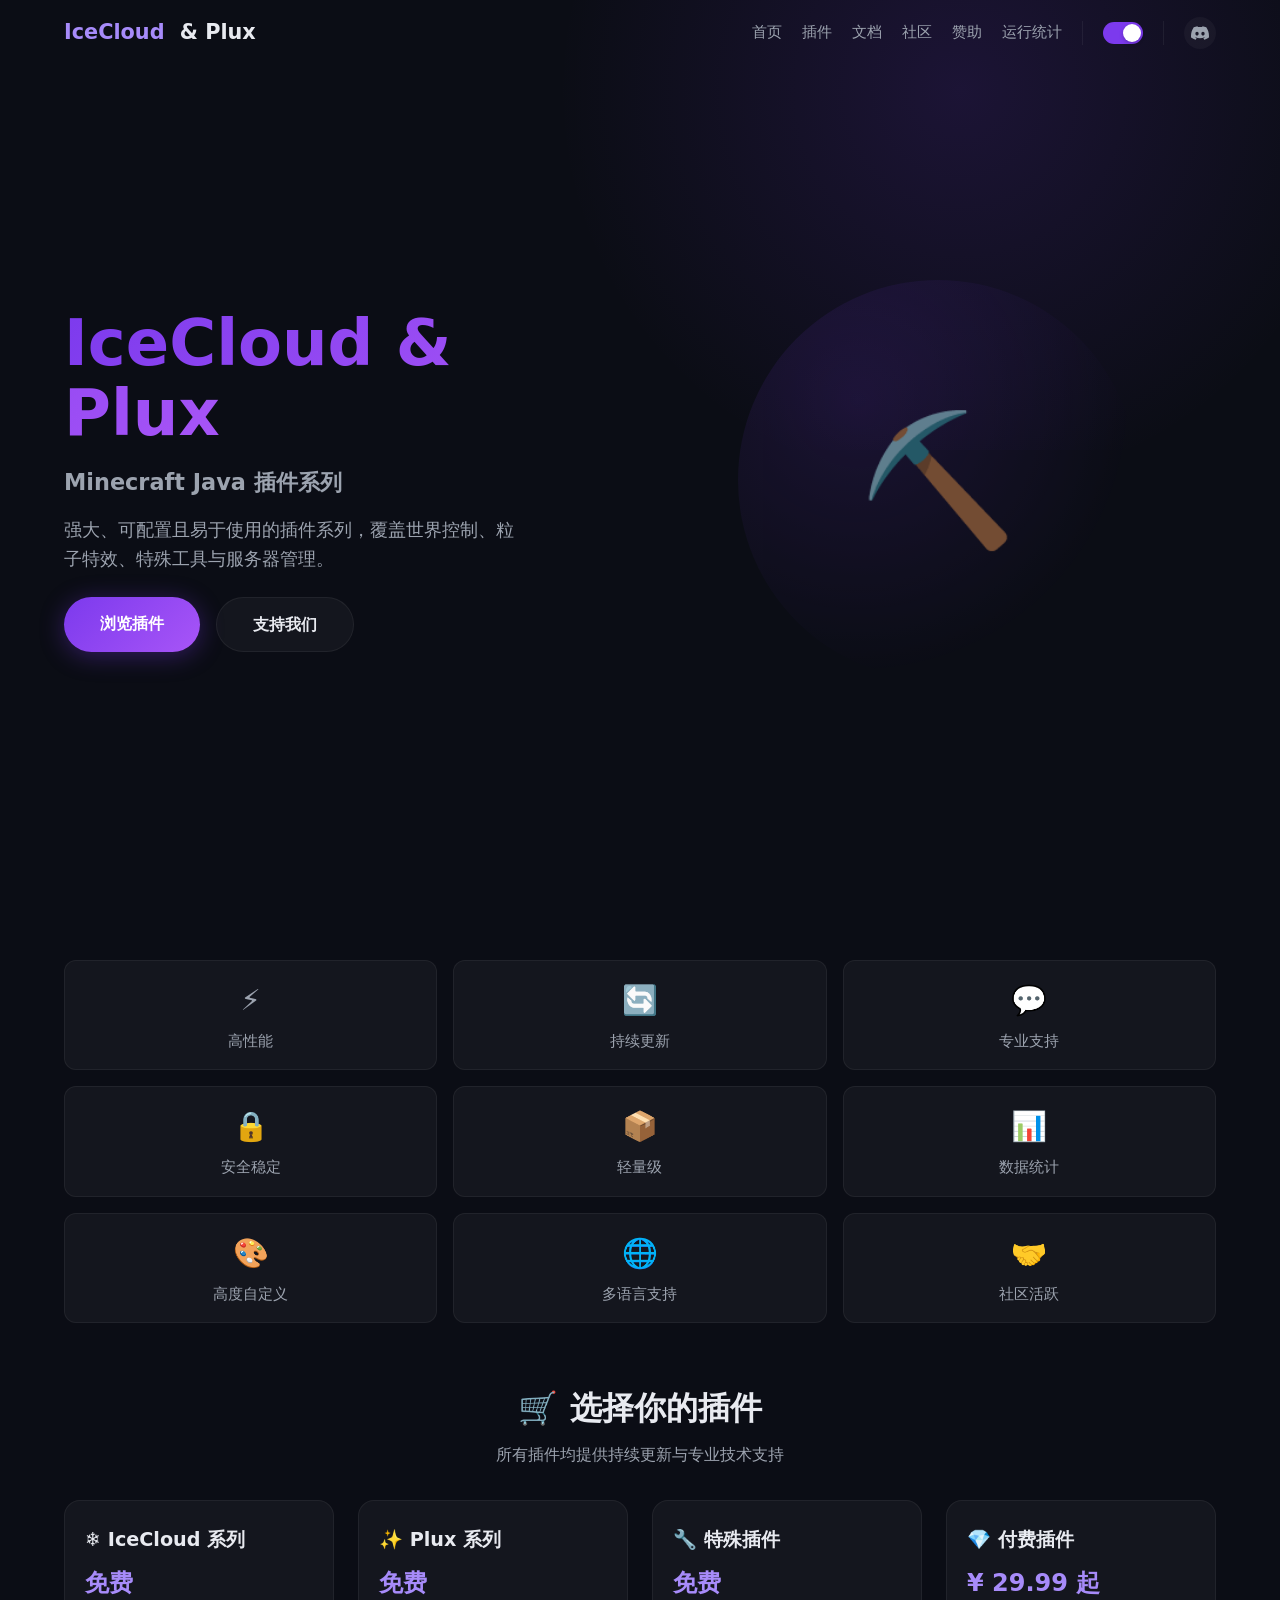
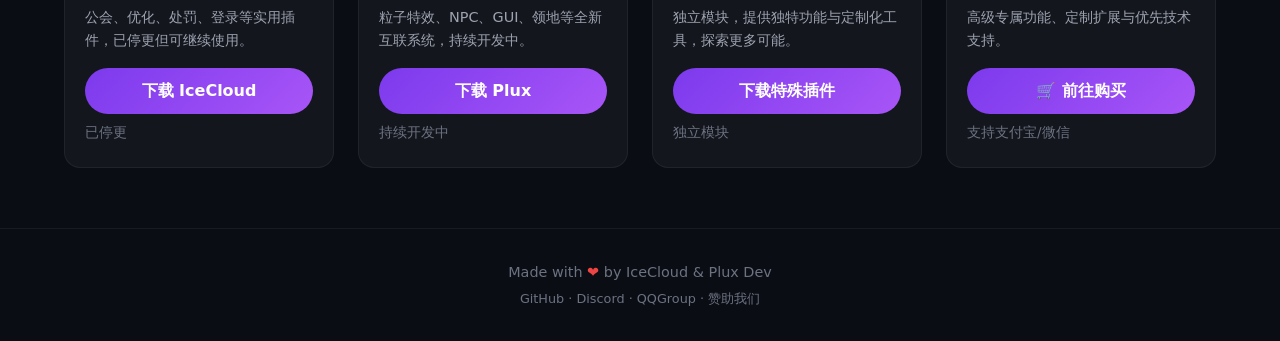
==== commit 4fb9ef64: "Update index.html" ====
--- a/index.html
+++ b/index.html
@@ -5,7 +5,6 @@
     <meta name="viewport" content="width=device-width, initial-scale=1.0">
     <title>IceCloud & Plux · 官网</title>
     <style>
-        /* ========== CSS Variables (主题) ========== */
         :root {
             --bg-primary: #0b0d15;
             --bg-secondary: #131620;
@@ -47,10 +46,8 @@
         }
 
         a { color: inherit; text-decoration: none; }
-
         .container { max-width: 1200px; margin: 0 auto; padding: 0 24px; }
 
-        /* 导航栏 */
         .navbar {
             position: fixed; top: 0; left: 0; right: 0; z-index: 1000;
             padding: 16px 0;
@@ -63,144 +60,63 @@
             border-bottom-color: var(--border-color);
             box-shadow: 0 2px 20px rgba(0,0,0,0.1);
         }
-        [data-theme="light"] .navbar.scrolled {
-            background: rgba(255,255,255,0.85);
-            backdrop-filter: blur(var(--nav-blur));
-        }
-        [data-theme="dark"] .navbar.scrolled {
-            background: rgba(11,13,21,0.85);
-            backdrop-filter: blur(var(--nav-blur));
-        }
-        .navbar .container {
-            display: flex; justify-content: space-between; align-items: center; flex-wrap: wrap; gap: 12px;
-        }
-        .brand {
-            font-size: 1.3rem; font-weight: 700; color: var(--text-primary);
-            display: flex; align-items: center; gap: 8px;
-        }
+        [data-theme="light"] .navbar.scrolled { background: rgba(255,255,255,0.85); backdrop-filter: blur(var(--nav-blur)); }
+        [data-theme="dark"] .navbar.scrolled { background: rgba(11,13,21,0.85); backdrop-filter: blur(var(--nav-blur)); }
+        .navbar .container { display: flex; justify-content: space-between; align-items: center; flex-wrap: wrap; gap: 12px; }
+        .brand { font-size: 1.3rem; font-weight: 700; color: var(--text-primary); display: flex; align-items: center; gap: 8px; }
         .brand .highlight { color: var(--accent-light); }
-        .nav-links {
-            display: flex; align-items: center; gap: 20px; font-size: 0.95rem; flex-wrap: wrap;
-        }
+        .nav-links { display: flex; align-items: center; gap: 20px; font-size: 0.95rem; flex-wrap: wrap; }
         .nav-links a { color: var(--text-secondary); transition: color 0.2s; font-weight: 500; }
         .nav-links a:hover { color: var(--text-primary); }
         .nav-divider { width: 1px; height: 24px; background: var(--border-color); }
-
-        .theme-toggle {
-            display: flex; align-items: center; gap: 6px; cursor: pointer; user-select: none;
-            font-size: 0.9rem; color: var(--text-secondary);
-        }
-        .theme-toggle .toggle-track {
-            width: 40px; height: 22px; border-radius: 30px;
-            background: var(--border-color); position: relative; transition: background 0.3s; flex-shrink: 0;
-        }
-        .theme-toggle .toggle-thumb {
-            width: 18px; height: 18px; border-radius: 50%; background: white;
-            position: absolute; top: 2px; left: 2px;
-            transition: transform 0.3s, background 0.3s; box-shadow: 0 2px 4px rgba(0,0,0,0.2);
-        }
+        .theme-toggle { display: flex; align-items: center; gap: 6px; cursor: pointer; user-select: none; font-size: 0.9rem; color: var(--text-secondary); }
+        .theme-toggle .toggle-track { width: 40px; height: 22px; border-radius: 30px; background: var(--border-color); position: relative; transition: background 0.3s; flex-shrink: 0; }
+        .theme-toggle .toggle-thumb { width: 18px; height: 18px; border-radius: 50%; background: white; position: absolute; top: 2px; left: 2px; transition: transform 0.3s, background 0.3s; box-shadow: 0 2px 4px rgba(0,0,0,0.2); }
         [data-theme="dark"] .theme-toggle .toggle-track { background: var(--accent); }
         [data-theme="dark"] .theme-toggle .toggle-thumb { transform: translateX(18px); background: #fff; }
 
-        .discord-icon {
-            display: inline-flex; align-items: center; justify-content: center;
-            width: 32px; height: 32px; border-radius: 50%; background: var(--bg-card);
-            transition: background 0.2s;
-        }
+        .discord-icon { display: inline-flex; align-items: center; justify-content: center; width: 32px; height: 32px; border-radius: 50%; background: var(--bg-card); transition: background 0.2s; }
         .discord-icon:hover { background: var(--accent); color: #fff; }
         .discord-icon svg { width: 18px; height: 18px; fill: currentColor; }
 
-        /* Hero */
-        .hero {
-            padding: 120px 0 60px; min-height: 100vh;
-            display: flex; align-items: center; position: relative; overflow: hidden;
-        }
-        .hero::before {
-            content: ''; position: absolute; top: -30%; right: -10%;
-            width: 70%; height: 80%;
-            background: radial-gradient(circle, rgba(124,58,237,0.15) 0%, transparent 70%);
-            pointer-events: none; z-index: 0;
-        }
-        .hero .container {
-            display: grid; grid-template-columns: 1fr 1fr; gap: 40px;
-            align-items: center; position: relative; z-index: 1;
-        }
+        .hero { padding: 120px 0 60px; min-height: 100vh; display: flex; align-items: center; position: relative; overflow: hidden; }
+        .hero::before { content: ''; position: absolute; top: -30%; right: -10%; width: 70%; height: 80%; background: radial-gradient(circle, rgba(124,58,237,0.15) 0%, transparent 70%); pointer-events: none; z-index: 0; }
+        .hero .container { display: grid; grid-template-columns: 1fr 1fr; gap: 40px; align-items: center; position: relative; z-index: 1; }
         .hero-left { display: flex; flex-direction: column; gap: 16px; }
         .hero-title { font-size: 4rem; font-weight: 800; line-height: 1.1; }
-        .hero-title .highlight {
-            background: var(--accent-gradient);
-            -webkit-background-clip: text; -webkit-text-fill-color: transparent; background-clip: text;
-        }
+        .hero-title .highlight { background: var(--accent-gradient); -webkit-background-clip: text; -webkit-text-fill-color: transparent; background-clip: text; }
         .hero-sub { font-size: 1.4rem; font-weight: 600; color: var(--text-secondary); }
         .hero-desc { font-size: 1.1rem; color: var(--text-secondary); max-width: 460px; }
         .hero-actions { display: flex; gap: 16px; margin-top: 8px; flex-wrap: wrap; }
-        .btn-hero {
-            padding: 14px 36px; border-radius: 40px; font-weight: 700; font-size: 1rem;
-            transition: all 0.25s; display: inline-block; border: none; cursor: pointer;
-        }
-        .btn-hero-primary {
-            background: var(--accent-gradient); color: #fff;
-            box-shadow: 0 4px 24px rgba(124,58,237,0.35);
-        }
+        .btn-hero { padding: 14px 36px; border-radius: 40px; font-weight: 700; font-size: 1rem; transition: all 0.25s; display: inline-block; border: none; cursor: pointer; }
+        .btn-hero-primary { background: var(--accent-gradient); color: #fff; box-shadow: 0 4px 24px rgba(124,58,237,0.35); }
         .btn-hero-primary:hover { transform: translateY(-2px); box-shadow: 0 8px 32px rgba(124,58,237,0.5); }
         .btn-hero-secondary { background: var(--bg-card); color: var(--text-primary); border: 1px solid var(--border-color); }
         .btn-hero-secondary:hover { background: var(--border-color); }
         .hero-right { display: flex; justify-content: center; align-items: center; }
-        .hero-graphic {
-            width: 100%; max-width: 400px; aspect-ratio: 1/1;
-            background: radial-gradient(circle at 30% 30%, rgba(124,58,237,0.2), transparent 70%);
-            border-radius: 50%; display: flex; align-items: center; justify-content: center;
-            font-size: 8rem; opacity: 0.7; user-select: none;
-        }
-
-        /* 特色标签 */
+        .hero-graphic { width: 100%; max-width: 400px; aspect-ratio: 1/1; background: radial-gradient(circle at 30% 30%, rgba(124,58,237,0.2), transparent 70%); border-radius: 50%; display: flex; align-items: center; justify-content: center; font-size: 8rem; opacity: 0.7; user-select: none; }
+
         .features-tag { padding: 40px 0 20px; }
-        .features-tag .grid {
-            display: grid; grid-template-columns: repeat(3, 1fr); gap: 16px; margin-top: 20px;
-        }
-        .feature-tag-item {
-            background: var(--bg-card); border: 1px solid var(--border-color);
-            border-radius: 12px; padding: 16px 20px; text-align: center;
-            transition: all 0.2s; color: var(--text-secondary); font-weight: 500; font-size: 0.95rem;
-        }
-        .feature-tag-item:hover {
-            border-color: var(--accent); color: var(--text-primary); transform: translateY(-2px);
-        }
+        .features-tag .grid { display: grid; grid-template-columns: repeat(3, 1fr); gap: 16px; margin-top: 20px; }
+        .feature-tag-item { background: var(--bg-card); border: 1px solid var(--border-color); border-radius: 12px; padding: 16px 20px; text-align: center; transition: all 0.2s; color: var(--text-secondary); font-weight: 500; font-size: 0.95rem; }
+        .feature-tag-item:hover { border-color: var(--accent); color: var(--text-primary); transform: translateY(-2px); }
         .feature-tag-item .icon { display: block; font-size: 1.8rem; margin-bottom: 6px; }
 
-        /* 产品展示 */
         .products-section { padding: 40px 0 60px; }
         .section-title { font-size: 2rem; font-weight: 700; text-align: center; margin-bottom: 8px; }
         .section-sub { text-align: center; color: var(--text-secondary); margin-bottom: 32px; }
-        .products-grid {
-            display: grid; grid-template-columns: repeat(auto-fit, minmax(260px, 1fr)); gap: 24px;
-        }
-        .product-card {
-            background: var(--bg-card); border-radius: 16px; padding: 24px 20px;
-            border: 1px solid var(--border-color); transition: all 0.3s; display: flex; flex-direction: column;
-        }
-        .product-card:hover {
-            transform: translateY(-4px); border-color: var(--accent); box-shadow: var(--shadow);
-        }
+        .products-grid { display: grid; grid-template-columns: repeat(auto-fit, minmax(260px, 1fr)); gap: 24px; }
+        .product-card { background: var(--bg-card); border-radius: 16px; padding: 24px 20px; border: 1px solid var(--border-color); transition: all 0.3s; display: flex; flex-direction: column; }
+        .product-card:hover { transform: translateY(-4px); border-color: var(--accent); box-shadow: var(--shadow); }
         .product-card .name { font-size: 1.2rem; font-weight: 700; }
         .product-card .price { font-size: 1.5rem; font-weight: 700; color: var(--accent-light); margin: 8px 0 4px; }
         .product-card .desc { color: var(--text-secondary); font-size: 0.9rem; flex: 1; margin-bottom: 16px; }
-        .product-card .btn-buy {
-            padding: 10px 0; text-align: center; border-radius: 30px;
-            background: var(--accent-gradient); color: #fff; font-weight: 600;
-            transition: all 0.2s; display: block; border: none; cursor: pointer;
-        }
+        .product-card .btn-buy { padding: 10px 0; text-align: center; border-radius: 30px; background: var(--accent-gradient); color: #fff; font-weight: 600; transition: all 0.2s; display: block; border: none; cursor: pointer; }
         .product-card .btn-buy:hover { transform: scale(1.02); box-shadow: 0 4px 20px rgba(124,58,237,0.4); }
         .product-card .btn-buy-outline { background: transparent; border: 1px solid var(--border-color); color: var(--text-secondary); }
         .product-card .btn-buy-outline:hover { border-color: var(--accent); color: var(--text-primary); }
-
         .version-badge { font-size: 0.85rem; color: var(--text-muted); margin-top: 8px; }
-
-        /* 页脚 */
-        .footer {
-            padding: 32px 0; border-top: 1px solid var(--border-color);
-            text-align: center; color: var(--text-muted); font-size: 0.9rem;
-        }
+        .footer { padding: 32px 0; border-top: 1px solid var(--border-color); text-align: center; color: var(--text-muted); font-size: 0.9rem; }
         .footer .heart { color: #ef4444; }
 
         @media (max-width: 992px) {
@@ -223,6 +139,7 @@
     </style>
 </head>
 <body>
+
     <nav class="navbar" id="navbar">
         <div class="container">
             <a href="/" class="brand"><span class="highlight">IceCloud</span>&nbsp;&amp;&nbsp;Plux</a>
@@ -250,7 +167,7 @@
             <div class="hero-left">
                 <h1 class="hero-title"><span class="highlight">IceCloud & Plux</span></h1>
                 <div class="hero-sub">Minecraft Java 插件系列</div>
-                <p class="hero-desc">强大、可配置且易于使用的插件系列，覆盖世界控制、粒子特效与服务器管理。</p>
+                <p class="hero-desc">强大、可配置且易于使用的插件系列，覆盖世界控制、粒子特效、特殊工具与服务器管理。</p>
                 <div class="hero-actions">
                     <a href="#plugins" class="btn-hero btn-hero-primary">浏览插件</a>
                     <a href="sponsor" class="btn-hero btn-hero-secondary">支持我们</a>
@@ -282,23 +199,38 @@
         <div class="container">
             <h2 class="section-title">🛒 选择你的插件</h2>
             <p class="section-sub">所有插件均提供持续更新与专业技术支持</p>
+
             <div class="products-grid">
-                <div class="product-card">
-                    <div class="name">IceCloud 系列</div>
+                <!-- IceCloud -->
+                <div class="product-card">
+                    <div class="name">❄️ IceCloud 系列</div>
                     <div class="price">免费</div>
                     <div class="desc">公会、优化、处罚、登录等实用插件，已停更但可继续使用。</div>
                     <a href="icecloud-download" class="btn-buy">下载 IceCloud</a>
                     <div class="version-badge">已停更</div>
                 </div>
-                <div class="product-card">
-                    <div class="name">Plux 系列</div>
+
+                <!-- Plux -->
+                <div class="product-card">
+                    <div class="name">✨ Plux 系列</div>
                     <div class="price">免费</div>
                     <div class="desc">粒子特效、NPC、GUI、领地等全新互联系统，持续开发中。</div>
                     <a href="plux-download" class="btn-buy">下载 Plux</a>
                     <div class="version-badge">持续开发中</div>
                 </div>
-                <div class="product-card">
-                    <div class="name">付费插件</div>
+
+                <!-- 特殊插件 -->
+                <div class="product-card">
+                    <div class="name">🔧 特殊插件</div>
+                    <div class="price">免费</div>
+                    <div class="desc">独立模块，提供独特功能与定制化工具，探索更多可能。</div>
+                    <a href="special-download" class="btn-buy">下载特殊插件</a>
+                    <div class="version-badge">独立模块</div>
+                </div>
+
+                <!-- 付费插件 -->
+                <div class="product-card">
+                    <div class="name">💎 付费插件</div>
                     <div class="price">¥ 29.99 起</div>
                     <div class="desc">高级专属功能、定制扩展与优先技术支持。</div>
                     <a href="premium" class="btn-buy">🛒 前往购买</a>
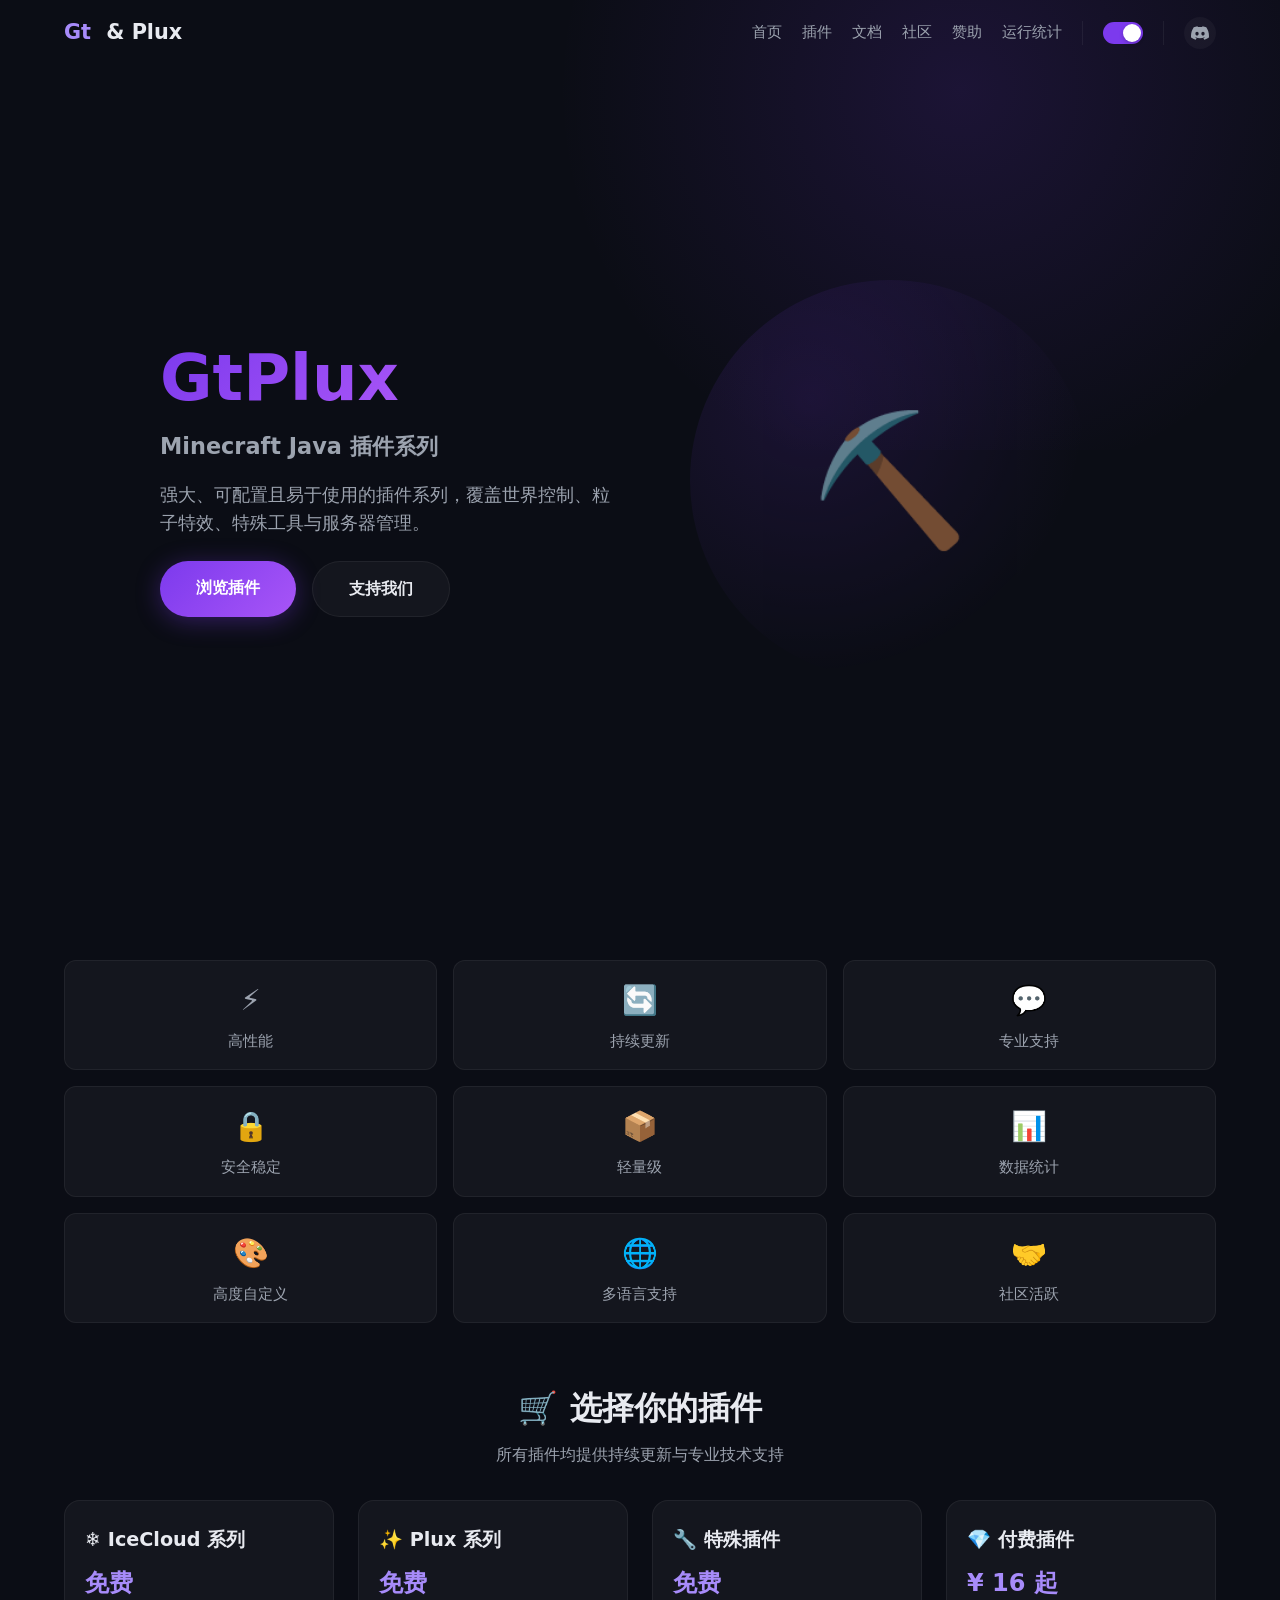
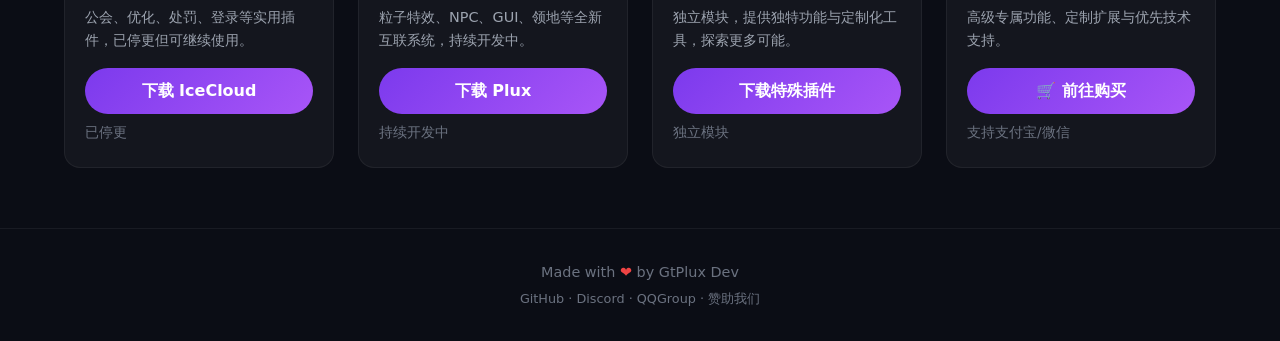
==== commit 660f3417: "Update index.html" ====
--- a/index.html
+++ b/index.html
@@ -3,7 +3,7 @@
 <head>
     <meta charset="UTF-8">
     <meta name="viewport" content="width=device-width, initial-scale=1.0">
-    <title>IceCloud & Plux · 官网</title>
+    <title>GtPlux · 官网</title>
     <style>
         :root {
             --bg-primary: #0b0d15;
@@ -142,7 +142,7 @@
 
     <nav class="navbar" id="navbar">
         <div class="container">
-            <a href="/" class="brand"><span class="highlight">IceCloud</span>&nbsp;&amp;&nbsp;Plux</a>
+            <a href="/" class="brand"><span class="highlight">Gt</span>&nbsp;&amp;&nbsp;Plux</a>
             <div class="nav-links">
                 <a href="/">首页</a>
                 <a href="#plugins">插件</a>
@@ -165,7 +165,7 @@
     <section class="hero">
         <div class="container">
             <div class="hero-left">
-                <h1 class="hero-title"><span class="highlight">IceCloud & Plux</span></h1>
+                <h1 class="hero-title"><span class="highlight">GtPlux</span></h1>
                 <div class="hero-sub">Minecraft Java 插件系列</div>
                 <p class="hero-desc">强大、可配置且易于使用的插件系列，覆盖世界控制、粒子特效、特殊工具与服务器管理。</p>
                 <div class="hero-actions">
@@ -231,9 +231,9 @@
                 <!-- 付费插件 -->
                 <div class="product-card">
                     <div class="name">💎 付费插件</div>
-                    <div class="price">¥ 29.99 起</div>
+                    <div class="price">¥ 16 起</div>
                     <div class="desc">高级专属功能、定制扩展与优先技术支持。</div>
-                    <a href="premium" class="btn-buy">🛒 前往购买</a>
+                    <a href="shop" class="btn-buy">🛒 前往购买</a>
                     <div class="version-badge">支持支付宝/微信</div>
                 </div>
             </div>
@@ -242,7 +242,7 @@
 
     <footer class="footer">
         <div class="container">
-            <p>Made with <span class="heart">❤️</span> by IceCloud & Plux Dev</p>
+            <p>Made with <span class="heart">❤️</span> by GtPlux Dev</p>
             <p style="margin-top:4px; font-size:0.8rem;">
                 <a href="https://github.com/IcecloudPlux">GitHub</a> · <a href="https://discord.gg/BJS7KdSG">Discord</a> · <a href="https://qm.qq.com/q/Kfelqf0iEs">QQGroup</a> · <a href="sponsor">赞助我们</a>
             </p>
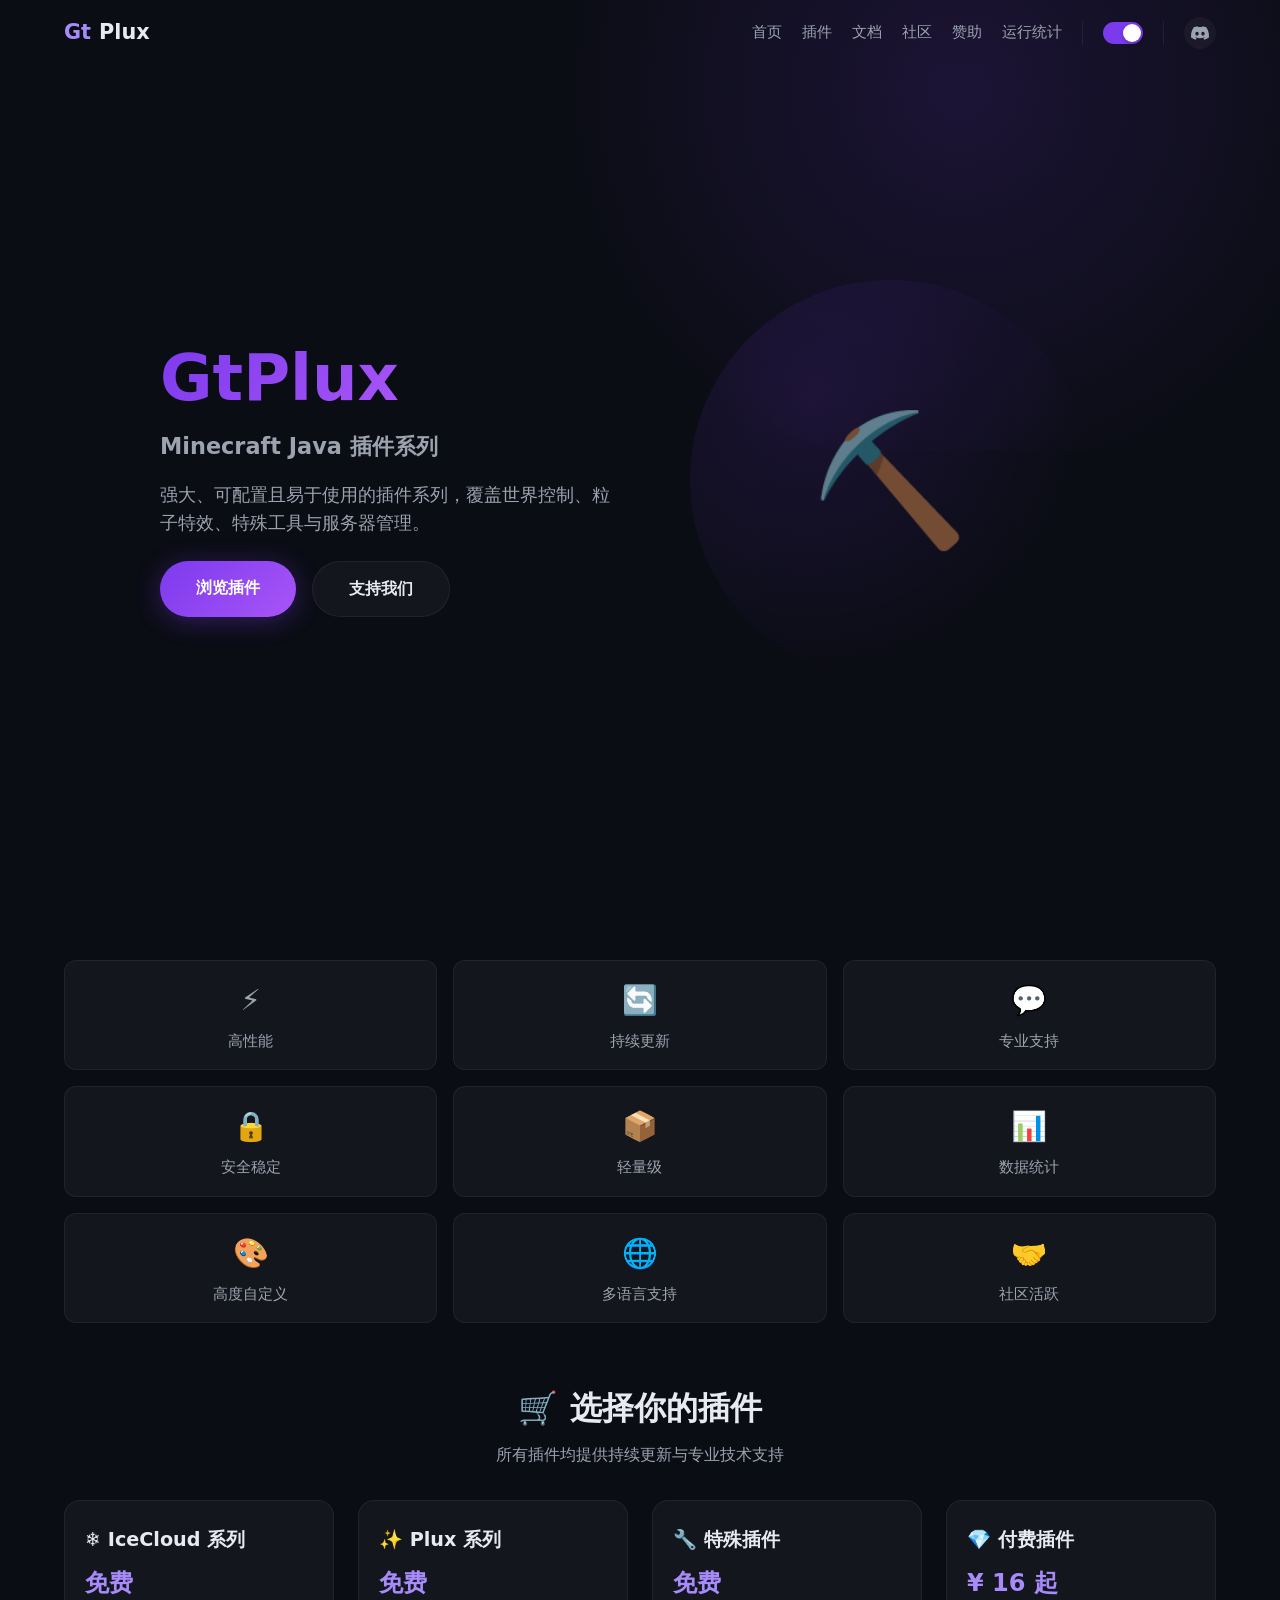
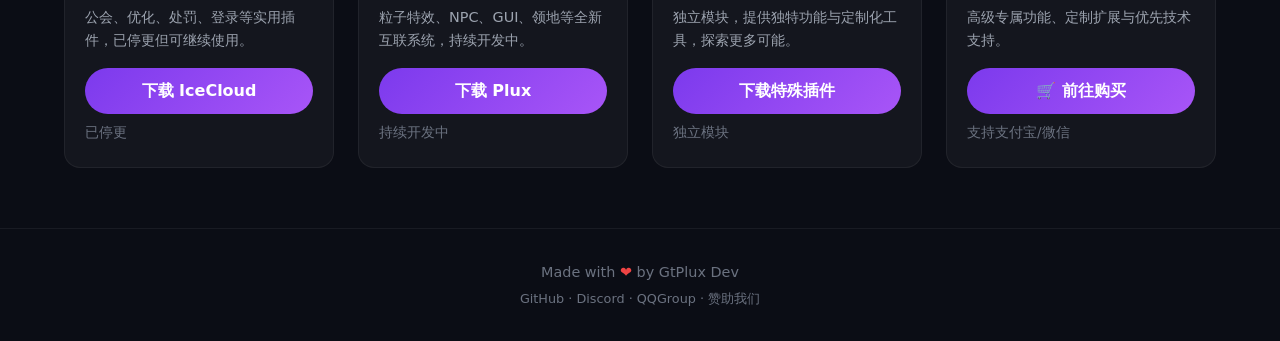
==== commit 9c9ac130: "Update index.html" ====
--- a/index.html
+++ b/index.html
@@ -142,7 +142,7 @@
 
     <nav class="navbar" id="navbar">
         <div class="container">
-            <a href="/" class="brand"><span class="highlight">Gt</span>&nbsp;&amp;&nbsp;Plux</a>
+            <a href="/" class="brand"><span class="highlight">Gt</span>Plux</a>
             <div class="nav-links">
                 <a href="/">首页</a>
                 <a href="#plugins">插件</a>
